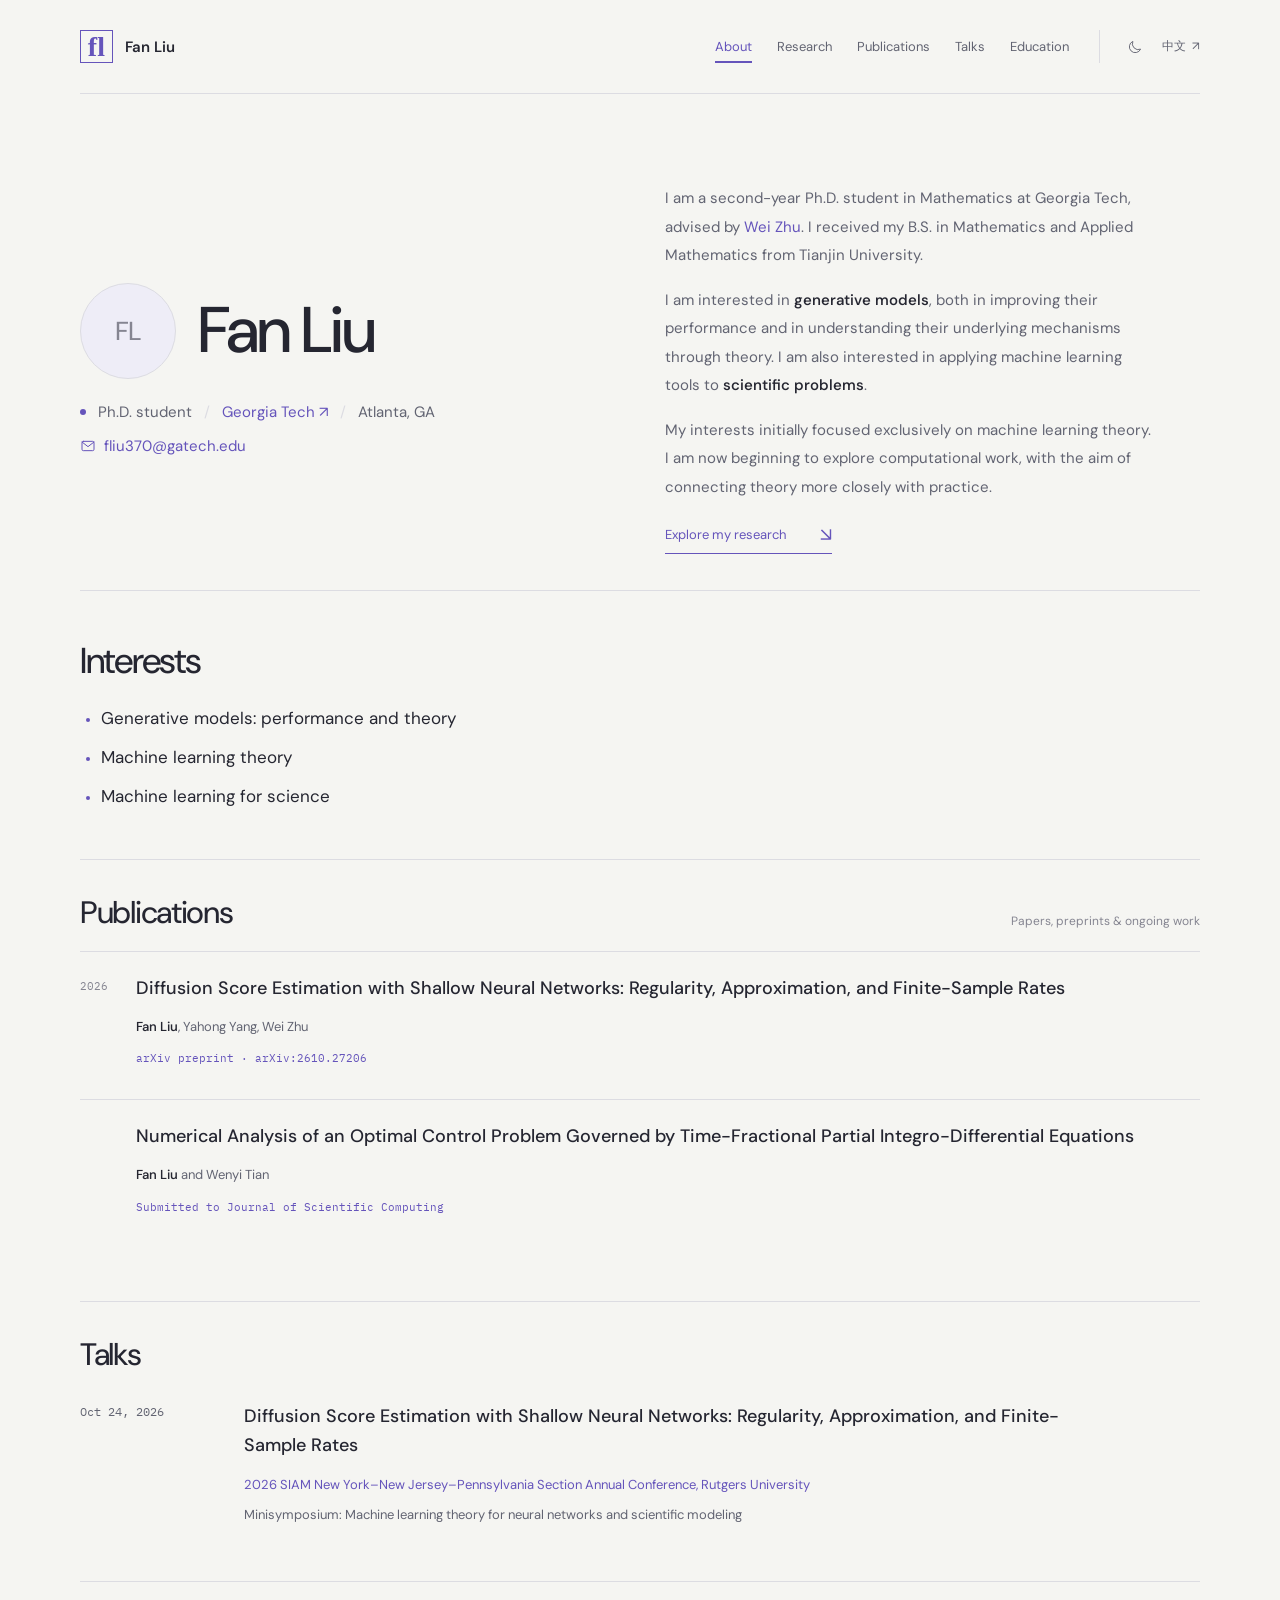
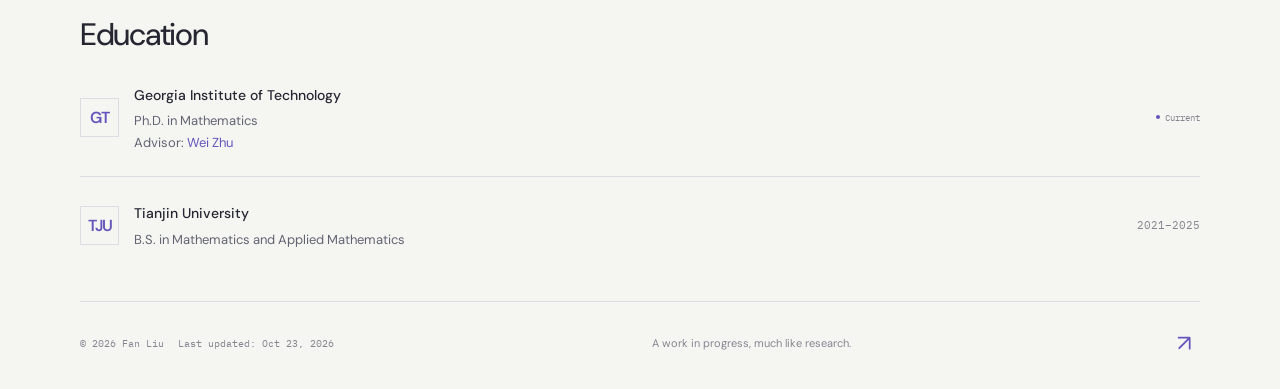
==== index.html @ deca1846 "Increase typography sizes slightly" ====
<!doctype html>
<html lang="en">
  <head>
    <meta charset="utf-8">
    <meta name="viewport" content="width=device-width, initial-scale=1">
    <meta name="theme-color" content="#f5f5f2">
    <meta name="description" content="Fan Liu is a Ph.D. student in Mathematics at Georgia Tech interested in generative models, machine learning theory, and machine learning for science.">
    <meta property="og:title" content="Fan Liu — Research & Ideas">
    <meta property="og:description" content="Ph.D. student in Mathematics at Georgia Tech. Generative models, machine learning theory, and machine learning for science.">
    <meta property="og:type" content="website">
    <meta property="og:url" content="https://fflliu.github.io/">
    <link rel="canonical" href="https://fflliu.github.io/">
    <title>Fan Liu — Research & Ideas</title>
    <link rel="icon" href="./favicon.svg" type="image/svg+xml">
    <link rel="stylesheet" href="./styles.css?v=19611349bd">
    <script>try{if(localStorage.getItem('fanliu-theme')==='dark')document.documentElement.dataset.theme='dark'}catch{}</script>
    <script src="./profile.js?v=8ed69d89cc" defer></script>
    <script src="./app.js?v=db9e5c07cb" defer></script>
  </head>
  <body>
    <a class="skip-link" href="#main">Skip to content</a>
    <div class="reading-progress" aria-hidden="true"></div>
    <header class="site-header">
      <a class="wordmark" href="#about" aria-label="Fan Liu, home"><span class="identity-mark" aria-hidden="true">fl</span><span>Fan Liu</span></a>
      <nav class="navigation" aria-label="Main navigation">
        <a href="#about" class="nav-link active" aria-current="location" data-i18n="navAbout">About</a>
        <a href="#research" class="nav-link" data-i18n="navResearch">Research</a>
        <a href="#publications" class="nav-link" data-i18n="navPublications">Publications</a>
        <a href="#talks" class="nav-link" data-i18n="navTalks">Talks</a>
        <a href="#education" class="nav-link" data-i18n="navEducation">Education</a>
      </nav>
      <div class="topbar-actions"><button id="theme-toggle" class="icon-button" aria-label="Switch to dark theme"><svg class="moon-icon" viewBox="0 0 24 24" fill="none" aria-hidden="true"><path d="M20.4 15.2A8.8 8.8 0 0 1 8.8 3.6a8.8 8.8 0 1 0 11.6 11.6Z"/></svg><svg class="sun-icon" viewBox="0 0 24 24" fill="none" aria-hidden="true"><circle cx="12" cy="12" r="4"/><path d="M12 2v2m0 16v2M2 12h2m16 0h2M5 5l1.5 1.5m11 11L19 19M5 19l1.5-1.5m11-11L19 5"/></svg></button><button id="language-toggle" aria-label="切换为中文">中文</button></div>
    </header>
    <div class="page-shell">
      <main id="main">
        <section id="about" class="about-section" aria-labelledby="name-heading">
          <div class="hero-layout">
            <div class="hero-name has-avatar"><div class="profile-avatar" aria-label="Profile photo placeholder"><img id="profile-photo" alt="Fan Liu" hidden><span class="avatar-initials" aria-hidden="true">FL</span></div><h1 id="name-heading">Fan Liu</h1><p class="affiliation"><span class="status-dot"></span><span data-i18n="position">Ph.D. student</span><span class="affiliation-dot">/</span><a href="https://www.gatech.edu/" target="_blank" rel="noopener noreferrer">Georgia Tech ↗</a><span class="affiliation-dot">/</span><span>Atlanta, GA</span></p><div id="contact-links" class="hero-contact"></div></div>
            <div class="hero-copy"><p class="intro" data-i18n="intro">I am a second-year Ph.D. student in Mathematics at Georgia Tech, advised by <a href="https://sites.google.com/view/weizhumath/home" target="_blank" rel="noopener noreferrer">Wei Zhu</a>. I received my B.S. in Mathematics and Applied Mathematics from Tianjin University.</p><p class="intro" data-i18n="researchOverview">I am interested in <strong>generative models</strong>, both in improving their performance and in understanding their underlying mechanisms through theory. I am also interested in applying machine learning tools to <strong>scientific problems</strong>.</p><p class="intro" data-i18n="introEvolution">My interests initially focused exclusively on machine learning theory. I am now beginning to explore computational work, with the aim of connecting theory more closely with practice.</p><a class="primary-link" href="#research"><span data-i18n="exploreResearch">Explore my research</span><span aria-hidden="true">↘</span></a></div>
          </div>
        </section>

        <section id="research" class="section research-section" aria-labelledby="research-heading">
          <div class="section-heading"><h2 id="research-heading" data-i18n="researchTitle">Interests</h2></div>
          <ul class="interests-list">
            <li data-i18n="generativeInterest">Generative models: performance and theory</li>
            <li data-i18n="theoryInterest">Machine learning theory</li>
            <li data-i18n="scienceInterest">Machine learning for science</li>
          </ul>
        </section>

        <section id="publications" class="section publications-section" aria-labelledby="publications-heading">
          <div class="section-heading"><div><h2 id="publications-heading" data-i18n="publicationsTitle">Publications</h2></div><span class="section-aside" data-i18n="publicationsAside">Papers, preprints & ongoing work</span></div>
          <div id="publication-filters" class="publication-filters" hidden></div>
          <div id="publication-list"></div>
          <div id="publication-empty" class="publication-empty"><div class="paper-symbol" aria-hidden="true"><svg viewBox="0 0 44 52" fill="none"><path d="M9 1h20l12 12v38H9z"/><path d="M29 1v13h12M17 25h16M17 32h16M17 39h10"/><path class="paper-offset" d="M4 7H1v44"/></svg></div><div><h3 data-i18n="publicationsEmptyTitle">More to share, soon.</h3><p data-i18n="publicationsEmptyText">Papers and preprints will appear here as this website grows.</p></div><span class="empty-label" data-i18n="comingSoon">IN THE MAKING</span></div>
        </section>

        <section id="talks" class="section talks-section" aria-labelledby="talks-heading">
          <div class="section-heading"><h2 id="talks-heading" data-i18n="talksTitle">Talks</h2></div>
          <article class="talk-row">
            <div class="talk-date"><time datetime="2026-10-24" data-i18n="talkDate">Oct 24, 2026</time></div>
            <div class="talk-body">
              <h3>Diffusion Score Estimation with Shallow Neural Networks: Regularity, Approximation, and Finite-Sample Rates</h3>
              <p class="talk-event"><a href="https://siamnnp2026.sciencesconf.org/program/details" target="_blank" rel="noopener noreferrer">2026 SIAM New York–New Jersey–Pennsylvania Section Annual Conference</a>, Rutgers University</p>
              <p data-i18n="talkSession">Minisymposium: Machine learning theory for neural networks and scientific modeling</p>
            </div>
          </article>
        </section>

        <section id="education" class="section education-section" aria-labelledby="education-heading">
          <div class="section-heading"><h2 id="education-heading" data-i18n="educationTitle">Education</h2></div>
          <div class="education-row"><div class="institute-mark" aria-hidden="true">GT</div><div class="education-main"><h3>Georgia Institute of Technology</h3><p data-i18n="educationPosition">Ph.D. in Mathematics</p><p class="education-advisor"><span data-i18n="advisorLabel">Advisor:</span> <a href="https://sites.google.com/view/weizhumath/home" target="_blank" rel="noopener noreferrer">Wei Zhu</a></p></div><span class="education-status"><span></span><span data-i18n="current">Current</span></span></div>
          <div class="education-row"><div class="institute-mark" aria-hidden="true">TJU</div><div class="education-main"><h3>Tianjin University</h3><p data-i18n="bachelorPosition">B.S. in Mathematics and Applied Mathematics</p></div><span class="education-date" data-i18n="bachelorDates">2021–2025</span></div>
        </section>

      </main>
      <footer><span class="footer-meta"><span>© 2026 Fan Liu</span><span class="footer-updated"><span data-i18n="lastUpdatedLabel">Last updated:</span> <time datetime="2026-10-23" data-i18n="lastUpdatedDate">Oct 23, 2026</time></span></span><span data-i18n="footerNote">A work in progress, much like research.</span><a class="footer-back-to-top" href="#about" aria-label="Back to top" title="Back to top"><span aria-hidden="true">↗</span></a></footer>
    </div>
  </body>
</html>
---- styles.css ----
@import url('https://fonts.googleapis.com/css2?family=DM+Sans:wght@400;450;500;550;600;650;700&family=IBM+Plex+Mono:wght@400;450;500&display=swap');
:root{--paper:#f5f5f2;--surface:#eeedf7;--ink:#252631;--secondary:#626472;--muted:#858591;--green:#6554bb;--green-light:#e5e1f4;--line:#dcdce2;--sans:'DM Sans',-apple-system,BlinkMacSystemFont,'Segoe UI','PingFang SC',sans-serif;--mono:'IBM Plex Mono',ui-monospace,SFMono-Regular,monospace;color-scheme:light}
:root[data-theme=dark]{--paper:#1b1b24;--surface:#252433;--ink:#e9e8ef;--secondary:#b5b3c4;--muted:#9290a5;--green:#b8a6ef;--green-light:#373047;--line:#383643;color-scheme:dark}
*{box-sizing:border-box}html{scroll-behavior:smooth;scroll-padding-top:115px}body{margin:0;background:var(--paper);color:var(--ink);font:15px var(--sans);-webkit-font-smoothing:antialiased}a{color:inherit;text-decoration:none}button{font:inherit;color:inherit;cursor:pointer;border:0;background:none}a,button,input{touch-action:manipulation;-webkit-tap-highlight-color:transparent}a:focus-visible,button:focus-visible,input:focus-visible{outline:2px solid var(--green);outline-offset:5px}::selection{background:var(--green-light);color:var(--ink)}strong{font-weight:550;color:var(--ink)}.skip-link{position:fixed;top:-80px;left:20px;background:var(--green);color:var(--paper);padding:15px;z-index:40}.skip-link:focus{top:10px}.reading-progress{position:fixed;top:0;left:0;height:2px;background:var(--green);width:0;z-index:30}
.site-header{width:calc(100% - 96px);max-width:1120px;margin:auto;min-height:94px;display:flex;align-items:center;gap:30px;border-bottom:1px solid var(--line);position:relative}.wordmark{display:flex;align-items:center;gap:12px;font-size:15px;font-weight:600;white-space:nowrap}.identity-mark{display:flex;align-items:center;justify-content:center;border:1px solid var(--green);color:var(--green);width:33px;height:33px;font-family:Georgia,'Times New Roman',serif;font-size:28px;font-style:normal;font-weight:600;letter-spacing:.2px;line-height:1;font-variant-ligatures:none}.navigation{display:flex;align-items:center;gap:25px;margin-left:auto}.nav-link{font-size:13px;position:relative;padding:12px 0;color:var(--secondary)}.nav-link:after{content:'';position:absolute;bottom:4px;left:0;width:0;height:2px;background:var(--green);transition:width .2s}.nav-link.active{color:var(--green)}.nav-link.active:after,.nav-link:hover:after{width:100%}.topbar-actions{display:flex;align-items:center;gap:12px;border-left:1px solid var(--line);padding-left:20px}.icon-button{width:30px;height:30px;display:grid;place-items:center;color:var(--secondary)}.icon-button:hover{color:var(--green)}.icon-button svg{width:16px;height:16px;stroke:currentColor;stroke-width:1.4}.sun-icon{display:none}:root[data-theme=dark] .moon-icon{display:none}:root[data-theme=dark] .sun-icon{display:block}#language-toggle{font-size:12px;min-width:38px;padding:8px 0;color:var(--secondary)}#language-toggle span{margin-left:3px}
.page-shell{width:calc(100% - 96px);max-width:1120px;margin:auto}main{display:block}.about-section,.research-section{grid-column:1/-1}.about-section{padding:48px 0 0}.hero-layout{display:grid;grid-template-columns:1fr 1fr;gap:50px;align-items:center;padding:42px 0 36px}h1{font-size:clamp(78px,9.45vw,124px);font-weight:500;line-height:1.1;letter-spacing:-8px;margin:0 0 20px;white-space:nowrap}.affiliation{display:flex;align-items:center;gap:10px;font-size:15px;color:var(--secondary);margin:0;flex-wrap:wrap}.affiliation a{color:var(--green)}.status-dot{width:6px;height:6px;display:inline-block;border-radius:50%;background:var(--green);margin-right:2px}.affiliation-dot{color:var(--line);margin:0 2px}.intro{font-size:15px;line-height:1.9;color:var(--secondary);margin:0;max-width:490px}.intro + .intro{margin-top:16px}.primary-link{display:inline-flex;align-items:center;justify-content:space-between;gap:34px;border-bottom:1px solid var(--green);padding:0 0 9px;margin-top:24px;font-size:13px;color:var(--green)}.primary-link>span:last-child{font-size:19px;line-height:1}.primary-link:hover{gap:42px}

.section{padding:48px 0 48px;scroll-margin-top:25px}.section-heading{display:flex;justify-content:space-between;align-items:end;gap:24px;margin-bottom:20px}.section-heading>div{display:flex;flex-direction:column;gap:12px}h2{font-size:36px;letter-spacing:-1.3px;line-height:1.2;font-weight:450;margin:0}.section-aside{font-size:12px;line-height:1.6;color:var(--muted);text-align:right;max-width:220px}
.publications-section,.education-section{border-top:1px solid var(--line);padding-top:34px;padding-bottom:53px}.publications-section h2,.education-section h2{font-size:31px}.publication-empty{display:flex;gap:18px;align-items:start;margin-top:30px}.paper-symbol{width:27px;height:34px;color:var(--green);flex-shrink:0;opacity:.7}.paper-symbol svg{width:100%;height:100%;stroke:currentColor;stroke-width:1}.paper-offset{opacity:.3}.publication-empty h3{font-size:17px;font-weight:500;margin:0 0 8px}.publication-empty p{font-size:13px;line-height:1.8;color:var(--secondary);margin:0;max-width:520px}.empty-label{display:none}.education-row{display:flex;align-items:center;gap:15px;margin-top:30px;flex-wrap:wrap}.institute-mark{width:39px;height:39px;display:grid;place-items:center;color:var(--green);font-size:16px;font-weight:600;letter-spacing:-1px;border:1px solid var(--line);flex-shrink:0}.institute-mark>span{display:none}.education-main{flex:1}.education-main h3{font-size:14px;font-weight:500;margin:0;line-height:1.7}.education-main p{font-size:13px;color:var(--secondary);margin:5px 0 0}.education-location{display:none}.education-status{display:flex;align-items:center;gap:5px;font:9px var(--mono);color:var(--muted)}.education-status>span:first-child{width:4px;height:4px;border-radius:50%;background:var(--green)}
#contact-links{display:flex;flex-wrap:wrap;gap:17px;font-size:15px;color:var(--green)}#contact-links:not(:empty){margin-top:14px}#contact-links a:hover{text-decoration:underline}footer{display:flex;align-items:center;justify-content:space-between;gap:20px;padding:25px 0 30px;border-top:1px solid var(--line);font:10px var(--mono);color:var(--muted)}footer>span:nth-child(2){font-family:var(--sans);font-size:11px}.publication-filters{display:flex;flex-wrap:wrap;gap:8px;margin:24px 0 10px}.filter-button{padding:6px 9px;border:1px solid var(--line);font-size:11px}.filter-button[aria-pressed=true]{background:var(--green);color:var(--paper);border-color:var(--green)}.publication-row{display:grid;grid-template-columns:42px 1fr;gap:14px;border-top:1px solid var(--line);padding:23px 0}.publication-year{font:11px var(--mono);color:var(--muted);padding-top:4px}.publication-body h3{font-size:18px;line-height:1.5;font-weight:500;margin:0}.publication-body p{font-size:13px;color:var(--secondary);line-height:1.8}.publication-meta{font:11px var(--mono)!important;color:var(--green)!important}.publication-links{display:flex;flex-wrap:wrap;gap:15px;font-size:12px;color:var(--green)}.publication-links button{padding:0;font-size:12px}.publication-abstract{border-left:2px solid var(--line);padding-left:10px}*[hidden]{display:none!important}
@media(min-width:1500px){.hero-layout{padding:56px 0}.about-section{padding-top:60px}.intro{font-size:16px}}
@media(max-width:1100px){.site-header,.page-shell{width:calc(100% - 72px)}.site-header{gap:20px}.navigation{gap:19px}.nav-link{font-size:12px}.hero-layout{gap:36px}h1{letter-spacing:-6px}.education-status{display:flex}}
@media(max-width:820px){.site-header,.page-shell{width:calc(100% - 48px)}.site-header{min-height:84px;gap:20px}.navigation{gap:15px}.nav-link{font-size:11px}.topbar-actions{padding-left:14px;gap:8px}.wordmark{font-size:13px;gap:8px}.identity-mark{width:28px;height:28px;font-size:23px}.about-section{padding-top:35px}.hero-layout{gap:28px;padding:35px 0}.intro{font-size:13px}h1{font-size:82px;letter-spacing:-6px}.affiliation{font-size:15px;gap:7px}.section{padding-top:48px;padding-bottom:42px}.section-heading h2{font-size:32px}.section-aside{font-size:11px}.publications-section,.education-section{padding-top:30px}.publications-section h2,.education-section h2{font-size:29px}.education-row{gap:10px}.education-main h3{font-size:12px}.institute-mark{width:33px;height:33px;font-size:14px}.publication-empty{gap:14px}.publication-empty h3{font-size:16px}.publication-empty p{font-size:12px}}
@media(max-width:650px){html{scroll-padding-top:120px}.site-header{width:100%;padding:16px 22px 0;display:grid;grid-template-columns:1fr auto;gap:13px;position:sticky;top:0;z-index:20;background:var(--paper)}.wordmark{font-size:14px}.topbar-actions{grid-row:1;grid-column:2;border-left:0;padding:0;gap:9px}.navigation{grid-row:2;grid-column:1/-1;margin:0;justify-content:space-between;gap:12px}.nav-link{font-size:12px;padding:8px 0 14px}.nav-link:after{bottom:0}.page-shell{width:calc(100% - 44px)}.about-section,.research-section{grid-column:auto}.about-section{padding-top:28px}.hero-layout{grid-template-columns:1fr;gap:32px;padding:30px 0 31px}h1{font-size:clamp(76px,21vw,104px);letter-spacing:-5px;margin:0 0 14px}.affiliation{font-size:15px;gap:9px}.hero-copy{padding-left:0}.intro{font-size:14px;line-height:1.9;max-width:440px}.primary-link{font-size:13px;margin-top:20px;padding-bottom:7px}.section{padding:43px 0 37px;scroll-margin-top:120px}.section-heading{align-items:start;gap:16px}.section-heading h2{font-size:32px;letter-spacing:-1px}.section-aside{font-size:10px;max-width:105px;margin-top:24px}.publications-section,.education-section{border-top:1px solid var(--line);padding-top:29px;padding-bottom:35px}.publications-section h2,.education-section h2{font-size:29px}.publication-empty{gap:17px;margin-top:25px}.publication-empty h3{font-size:17px}.publication-empty p{font-size:13px}.education-main h3{font-size:13px}.education-status{display:flex;font-size:9px;margin-left:auto}.education-row{gap:13px}.institute-mark{width:37px;height:37px}.education-main{flex:1}footer{padding:22px 0;font-size:9px;gap:15px}footer>span:nth-child(2){font-size:9px;max-width:150px;line-height:1.8;text-align:center}}
@media(max-width:360px){.site-header{padding-left:17px;padding-right:17px}.page-shell{width:calc(100% - 34px)}h1{font-size:77px}.education-status{display:flex}}
@media(prefers-reduced-motion:reduce){html{scroll-behavior:auto}*,*::before,*::after{transition:none!important;animation:none!important}}

.about-section + .research-section{border-top:1px solid var(--line)}

.interests-list{margin:22px 0 0;padding-left:21px;display:grid;gap:10px;font-size:17px;line-height:1.7}.interests-list li::marker{color:var(--green);font-size:12px}.publication-body h3 a:hover{color:var(--green)}@media(max-width:650px){.interests-list{font-size:16px;gap:9px}}

.hero-name.has-avatar{display:grid;grid-template-columns:96px minmax(0,1fr);gap:0 22px;align-items:center}.profile-avatar{width:96px;height:96px;grid-column:1;grid-row:1;margin:0;display:grid;place-items:center;border-radius:50%;border:1px solid var(--line);background:var(--surface);overflow:hidden}.profile-avatar img{width:100%;height:100%;object-fit:cover}.avatar-initials{font-size:26px;font-weight:450;letter-spacing:-1px;color:var(--muted)}.has-avatar h1{grid-column:2;grid-row:1;font-size:clamp(42px,5.04vw,66px);letter-spacing:-2px;margin:0}.has-avatar .affiliation{grid-column:1/-1;margin-top:23px}.education-row + .education-row{border-top:1px solid var(--line);margin-top:25px;padding-top:25px}.education-date{font:11px var(--mono);color:var(--muted);white-space:nowrap;margin-left:auto}@media(max-width:650px){.hero-name.has-avatar{grid-template-columns:72px minmax(0,1fr);column-gap:18px}.profile-avatar{width:72px;height:72px}.avatar-initials{font-size:21px}.has-avatar h1{font-size:46px;letter-spacing:-1.5px}.has-avatar .affiliation{margin-top:20px}.education-date{font-size:9px}}@media(max-width:360px){.has-avatar h1{font-size:42px}}

.talks-section{border-top:1px solid var(--line);padding-top:34px}.talks-section h2{font-size:31px}.talk-row{display:grid;grid-template-columns:140px minmax(0,1fr);gap:24px;padding-top:9px}.talk-date{display:flex;flex-direction:column;gap:8px;color:var(--secondary);font:12px var(--mono);line-height:1.7}.talk-date span{font-size:10px;color:var(--muted)}.talk-body h3{font-size:18px;font-weight:500;line-height:1.6;margin:0 0 13px;max-width:850px}.talk-body p{font-size:13px;line-height:1.8;color:var(--secondary);margin:7px 0}.talk-body .talk-event{color:var(--green);font-size:13px;line-height:1.8}.talk-event a:hover,.talk-event a:focus-visible{text-decoration:underline;text-underline-offset:3px}@media(max-width:650px){.navigation{gap:8px}.nav-link{font-size:11px}.talks-section h2{font-size:29px}.talk-row{grid-template-columns:1fr;gap:14px}.talk-date{gap:5px;font-size:11px}.talk-body h3{font-size:17px}.talk-body p{font-size:12px}}

.publication-meta a:hover{text-decoration:underline}

.education-advisor a{color:var(--green)}.education-advisor a:hover,.education-advisor a:focus-visible{text-decoration:underline;text-underline-offset:3px}

.intro a{color:var(--green)}.intro a:hover,.intro a:focus-visible{text-decoration:underline;text-underline-offset:3px}

.footer-meta{display:flex;flex-wrap:wrap;align-items:center;gap:6px 14px}.footer-meta>span{white-space:nowrap}

.hero-contact{grid-column:1/-1}

.email-link{display:inline-flex;align-items:center;gap:8px}.email-link svg{width:16px;height:16px;flex-shrink:0;fill:none;stroke:currentColor;stroke-width:1.5;stroke-linecap:round;stroke-linejoin:round}

.footer-back-to-top{display:inline-flex;align-items:center;justify-content:center;width:32px;height:32px;flex-shrink:0;font:23px var(--sans);color:var(--green)}.footer-back-to-top:hover{background:var(--green-light)}
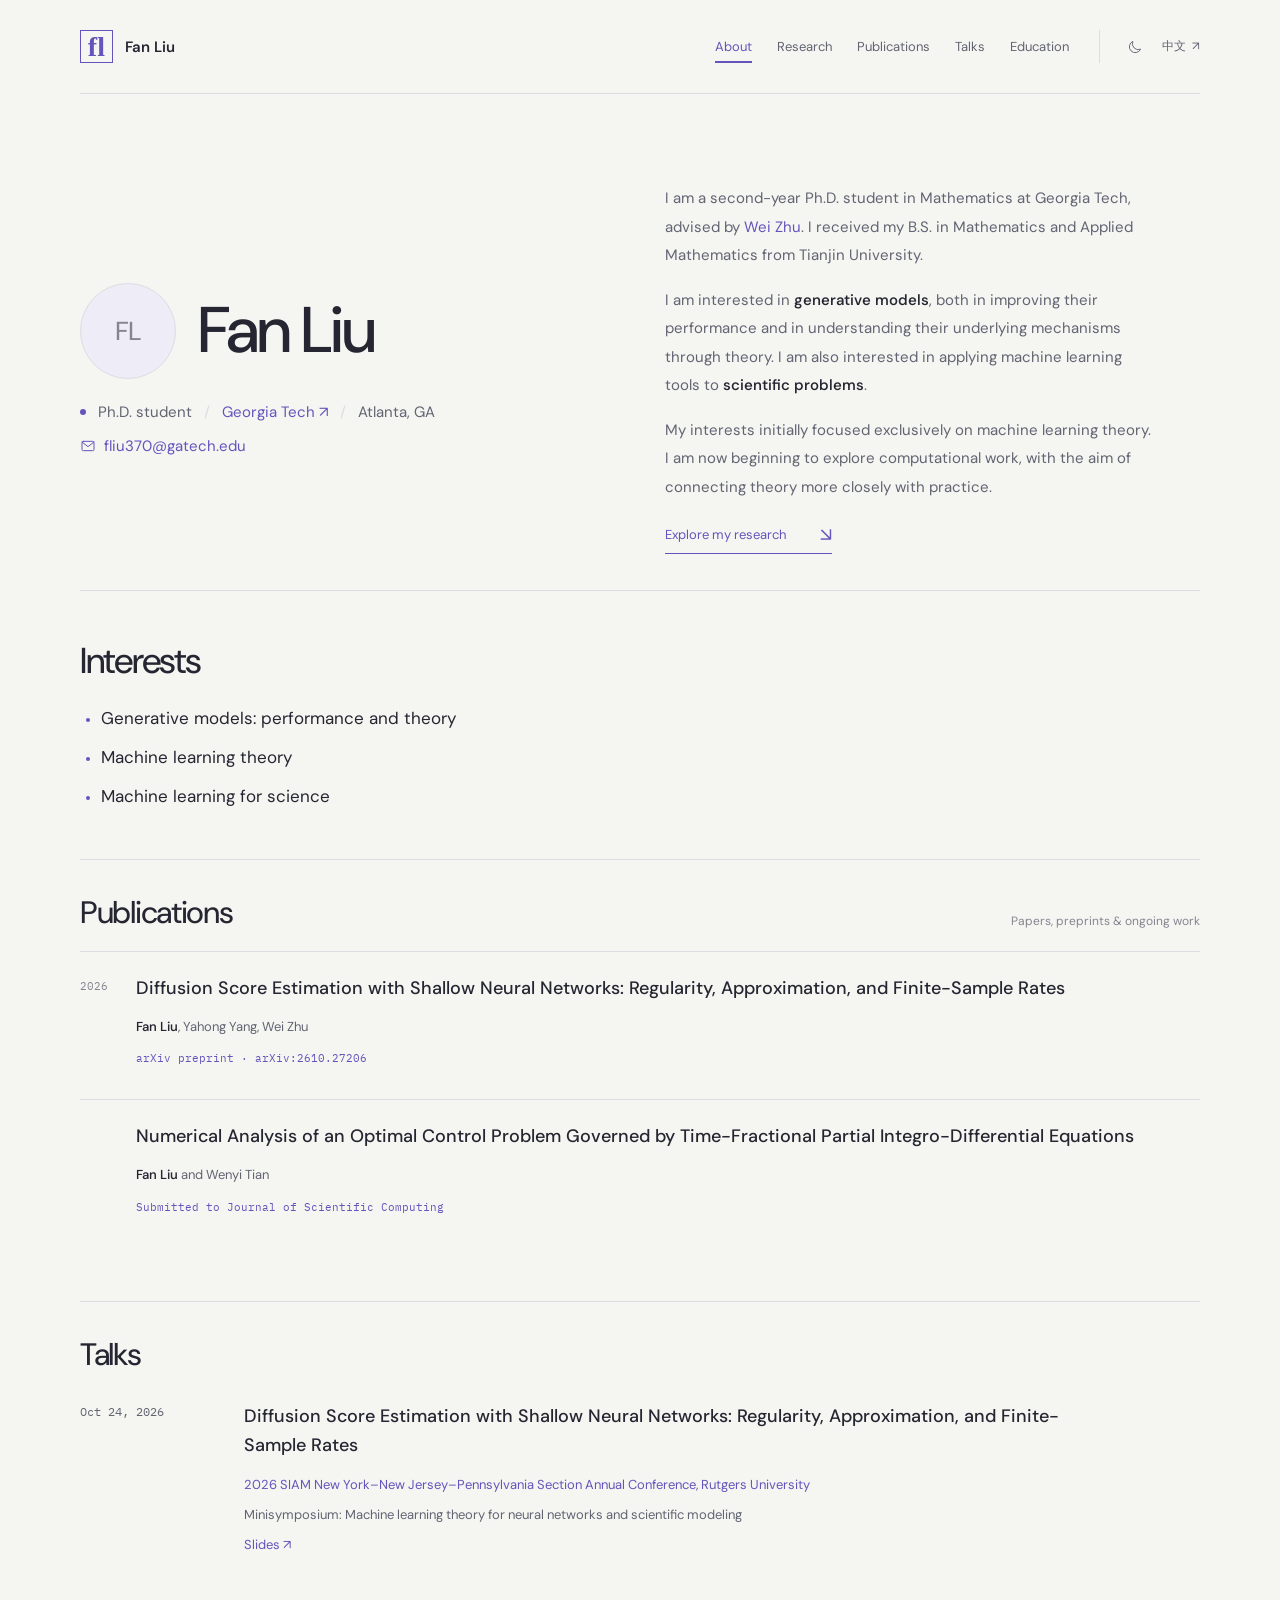
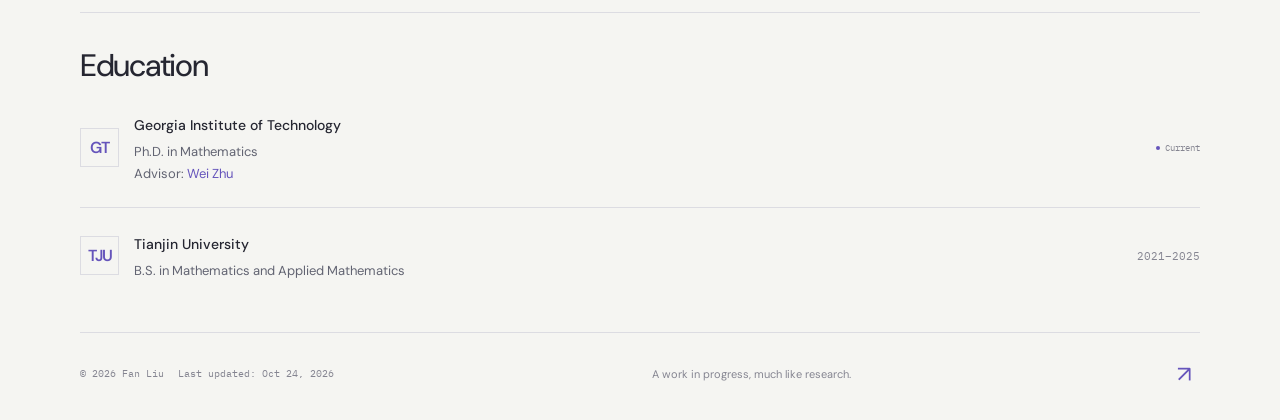
==== commit a36bcb90: "Add Slides link to homepage Talks section" ====
--- a/index.html
+++ b/index.html
@@ -12,10 +12,10 @@
     <link rel="canonical" href="https://fflliu.github.io/">
     <title>Fan Liu — Research & Ideas</title>
     <link rel="icon" href="./favicon.svg" type="image/svg+xml">
-    <link rel="stylesheet" href="./styles.css?v=19611349bd">
+    <link rel="stylesheet" href="./styles.css?v=3595d8ad7c">
     <script>try{if(localStorage.getItem('fanliu-theme')==='dark')document.documentElement.dataset.theme='dark'}catch{}</script>
     <script src="./profile.js?v=8ed69d89cc" defer></script>
-    <script src="./app.js?v=db9e5c07cb" defer></script>
+    <script src="./app.js?v=3272f3c126" defer></script>
   </head>
   <body>
     <a class="skip-link" href="#main">Skip to content</a>
@@ -64,6 +64,7 @@
               <h3>Diffusion Score Estimation with Shallow Neural Networks: Regularity, Approximation, and Finite-Sample Rates</h3>
               <p class="talk-event"><a href="https://siamnnp2026.sciencesconf.org/program/details" target="_blank" rel="noopener noreferrer">2026 SIAM New York–New Jersey–Pennsylvania Section Annual Conference</a>, Rutgers University</p>
               <p data-i18n="talkSession">Minisymposium: Machine learning theory for neural networks and scientific modeling</p>
+              <p class="talk-resources"><a href="./slides/" target="_blank" rel="noopener noreferrer" data-i18n="talkSlides">Slides ↗</a></p>
             </div>
           </article>
         </section>
@@ -75,7 +76,7 @@
         </section>
 
       </main>
-      <footer><span class="footer-meta"><span>© 2026 Fan Liu</span><span class="footer-updated"><span data-i18n="lastUpdatedLabel">Last updated:</span> <time datetime="2026-10-23" data-i18n="lastUpdatedDate">Oct 23, 2026</time></span></span><span data-i18n="footerNote">A work in progress, much like research.</span><a class="footer-back-to-top" href="#about" aria-label="Back to top" title="Back to top"><span aria-hidden="true">↗</span></a></footer>
+      <footer><span class="footer-meta"><span>© 2026 Fan Liu</span><span class="footer-updated"><span data-i18n="lastUpdatedLabel">Last updated:</span> <time datetime="2026-10-24" data-i18n="lastUpdatedDate">Oct 24, 2026</time></span></span><span data-i18n="footerNote">A work in progress, much like research.</span><a class="footer-back-to-top" href="#about" aria-label="Back to top" title="Back to top"><span aria-hidden="true">↗</span></a></footer>
     </div>
   </body>
 </html>
--- a/styles.css
+++ b/styles.css
@@ -36,3 +36,5 @@
 .email-link{display:inline-flex;align-items:center;gap:8px}.email-link svg{width:16px;height:16px;flex-shrink:0;fill:none;stroke:currentColor;stroke-width:1.5;stroke-linecap:round;stroke-linejoin:round}
 
 .footer-back-to-top{display:inline-flex;align-items:center;justify-content:center;width:32px;height:32px;flex-shrink:0;font:23px var(--sans);color:var(--green)}.footer-back-to-top:hover{background:var(--green-light)}
+
+.talk-resources a{color:var(--green);display:inline-block}.talk-resources a:hover,.talk-resources a:focus-visible{text-decoration:underline;text-underline-offset:3px}
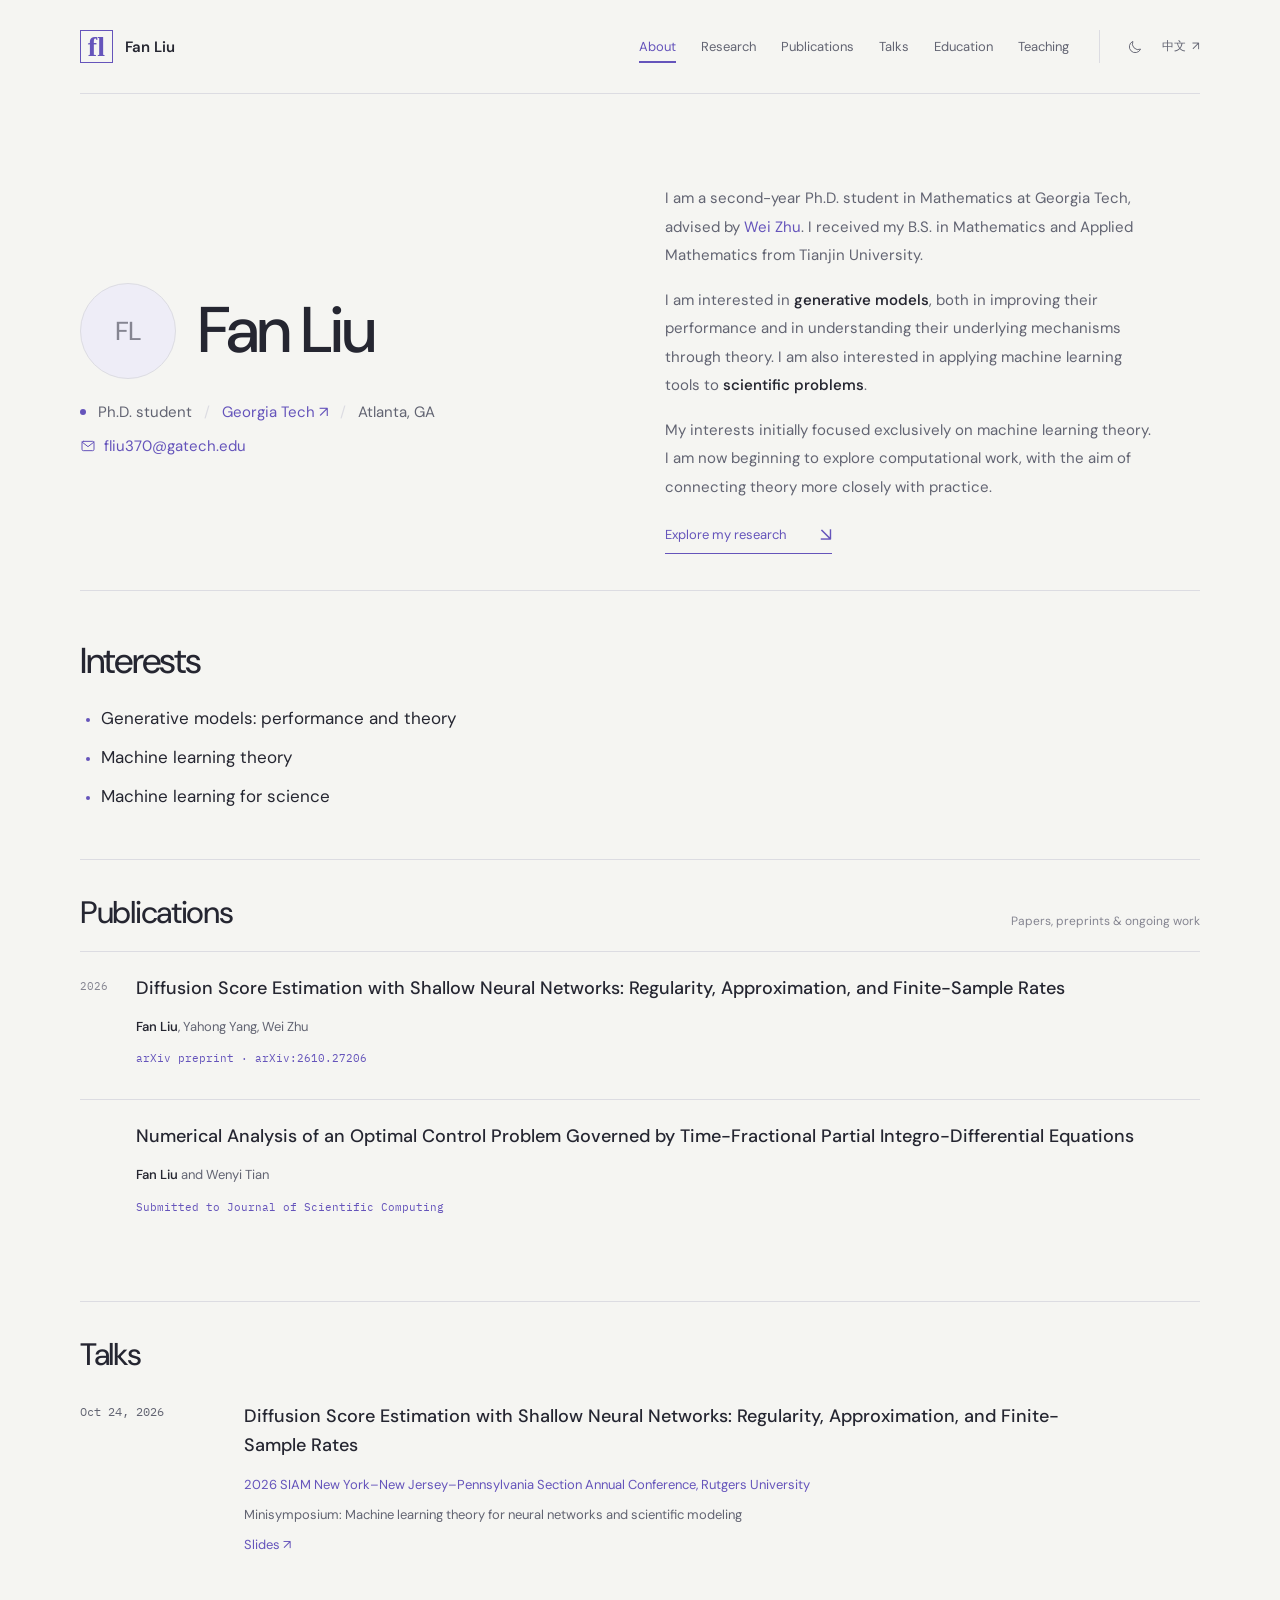
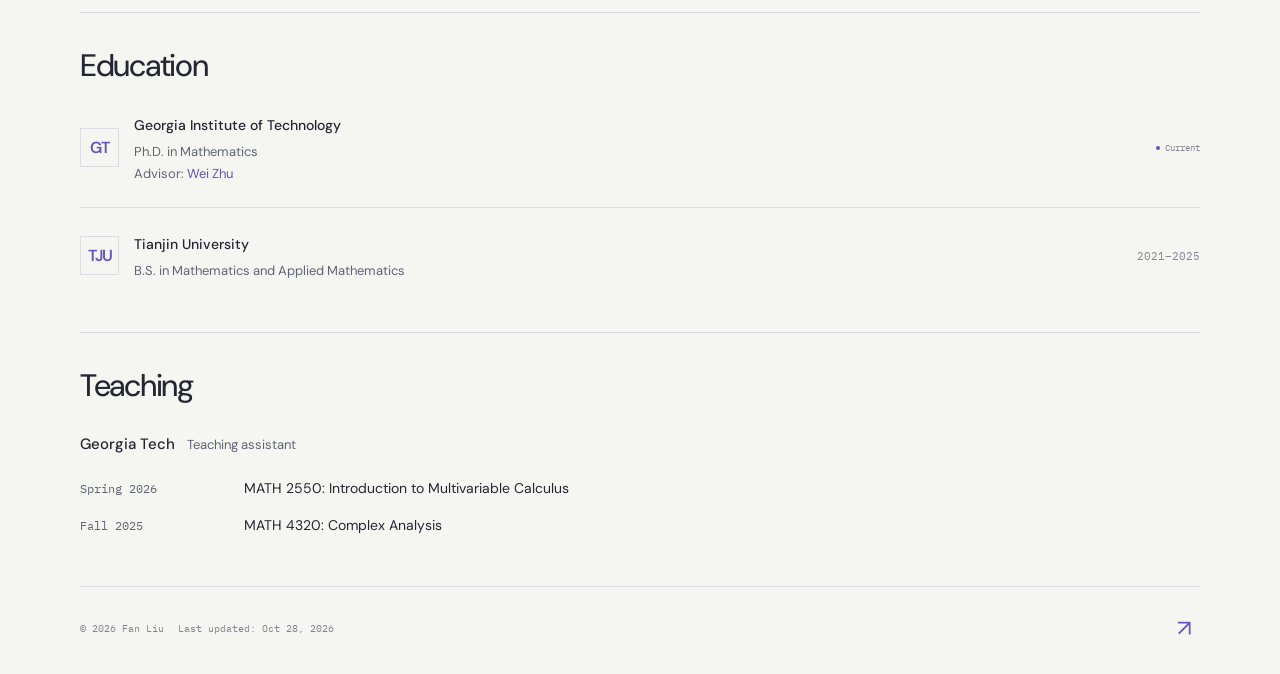
==== commit 313ff6c8: "Add Teaching experience and remove footer note" ====
--- a/index.html
+++ b/index.html
@@ -12,10 +12,10 @@
     <link rel="canonical" href="https://fflliu.github.io/">
     <title>Fan Liu — Research & Ideas</title>
     <link rel="icon" href="./favicon.svg" type="image/svg+xml">
-    <link rel="stylesheet" href="./styles.css?v=3595d8ad7c">
+    <link rel="stylesheet" href="./styles.css?v=34dc037008">
     <script>try{if(localStorage.getItem('fanliu-theme')==='dark')document.documentElement.dataset.theme='dark'}catch{}</script>
     <script src="./profile.js?v=8ed69d89cc" defer></script>
-    <script src="./app.js?v=3272f3c126" defer></script>
+    <script src="./app.js?v=925d2fa540" defer></script>
   </head>
   <body>
     <a class="skip-link" href="#main">Skip to content</a>
@@ -28,6 +28,7 @@
         <a href="#publications" class="nav-link" data-i18n="navPublications">Publications</a>
         <a href="#talks" class="nav-link" data-i18n="navTalks">Talks</a>
         <a href="#education" class="nav-link" data-i18n="navEducation">Education</a>
+        <a href="#teaching" class="nav-link" data-i18n="navTeaching">Teaching</a>
       </nav>
       <div class="topbar-actions"><button id="theme-toggle" class="icon-button" aria-label="Switch to dark theme"><svg class="moon-icon" viewBox="0 0 24 24" fill="none" aria-hidden="true"><path d="M20.4 15.2A8.8 8.8 0 0 1 8.8 3.6a8.8 8.8 0 1 0 11.6 11.6Z"/></svg><svg class="sun-icon" viewBox="0 0 24 24" fill="none" aria-hidden="true"><circle cx="12" cy="12" r="4"/><path d="M12 2v2m0 16v2M2 12h2m16 0h2M5 5l1.5 1.5m11 11L19 19M5 19l1.5-1.5m11-11L19 5"/></svg></button><button id="language-toggle" aria-label="切换为中文">中文</button></div>
     </header>
@@ -75,8 +76,17 @@
           <div class="education-row"><div class="institute-mark" aria-hidden="true">TJU</div><div class="education-main"><h3>Tianjin University</h3><p data-i18n="bachelorPosition">B.S. in Mathematics and Applied Mathematics</p></div><span class="education-date" data-i18n="bachelorDates">2021–2025</span></div>
         </section>
 
+        <section id="teaching" class="section teaching-section" aria-labelledby="teaching-heading">
+          <div class="section-heading"><h2 id="teaching-heading" data-i18n="teachingTitle">Teaching</h2></div>
+          <div class="teaching-institution"><h3>Georgia Tech</h3><p data-i18n="teachingRole">Teaching assistant</p></div>
+          <ul class="teaching-list">
+            <li><span class="teaching-term" data-i18n="teachingSpring2026">Spring 2026</span><span>MATH 2550: Introduction to Multivariable Calculus</span></li>
+            <li><span class="teaching-term" data-i18n="teachingFall2025">Fall 2025</span><span>MATH 4320: Complex Analysis</span></li>
+          </ul>
+        </section>
+
       </main>
-      <footer><span class="footer-meta"><span>© 2026 Fan Liu</span><span class="footer-updated"><span data-i18n="lastUpdatedLabel">Last updated:</span> <time datetime="2026-10-24" data-i18n="lastUpdatedDate">Oct 24, 2026</time></span></span><span data-i18n="footerNote">A work in progress, much like research.</span><a class="footer-back-to-top" href="#about" aria-label="Back to top" title="Back to top"><span aria-hidden="true">↗</span></a></footer>
+      <footer><span class="footer-meta"><span>© 2026 Fan Liu</span><span class="footer-updated"><span data-i18n="lastUpdatedLabel">Last updated:</span> <time datetime="2026-10-28" data-i18n="lastUpdatedDate">Oct 28, 2026</time></span></span><a class="footer-back-to-top" href="#about" aria-label="Back to top" title="Back to top"><span aria-hidden="true">↗</span></a></footer>
     </div>
   </body>
 </html>
--- a/styles.css
+++ b/styles.css
@@ -7,11 +7,11 @@
 
 .section{padding:48px 0 48px;scroll-margin-top:25px}.section-heading{display:flex;justify-content:space-between;align-items:end;gap:24px;margin-bottom:20px}.section-heading>div{display:flex;flex-direction:column;gap:12px}h2{font-size:36px;letter-spacing:-1.3px;line-height:1.2;font-weight:450;margin:0}.section-aside{font-size:12px;line-height:1.6;color:var(--muted);text-align:right;max-width:220px}
 .publications-section,.education-section{border-top:1px solid var(--line);padding-top:34px;padding-bottom:53px}.publications-section h2,.education-section h2{font-size:31px}.publication-empty{display:flex;gap:18px;align-items:start;margin-top:30px}.paper-symbol{width:27px;height:34px;color:var(--green);flex-shrink:0;opacity:.7}.paper-symbol svg{width:100%;height:100%;stroke:currentColor;stroke-width:1}.paper-offset{opacity:.3}.publication-empty h3{font-size:17px;font-weight:500;margin:0 0 8px}.publication-empty p{font-size:13px;line-height:1.8;color:var(--secondary);margin:0;max-width:520px}.empty-label{display:none}.education-row{display:flex;align-items:center;gap:15px;margin-top:30px;flex-wrap:wrap}.institute-mark{width:39px;height:39px;display:grid;place-items:center;color:var(--green);font-size:16px;font-weight:600;letter-spacing:-1px;border:1px solid var(--line);flex-shrink:0}.institute-mark>span{display:none}.education-main{flex:1}.education-main h3{font-size:14px;font-weight:500;margin:0;line-height:1.7}.education-main p{font-size:13px;color:var(--secondary);margin:5px 0 0}.education-location{display:none}.education-status{display:flex;align-items:center;gap:5px;font:9px var(--mono);color:var(--muted)}.education-status>span:first-child{width:4px;height:4px;border-radius:50%;background:var(--green)}
-#contact-links{display:flex;flex-wrap:wrap;gap:17px;font-size:15px;color:var(--green)}#contact-links:not(:empty){margin-top:14px}#contact-links a:hover{text-decoration:underline}footer{display:flex;align-items:center;justify-content:space-between;gap:20px;padding:25px 0 30px;border-top:1px solid var(--line);font:10px var(--mono);color:var(--muted)}footer>span:nth-child(2){font-family:var(--sans);font-size:11px}.publication-filters{display:flex;flex-wrap:wrap;gap:8px;margin:24px 0 10px}.filter-button{padding:6px 9px;border:1px solid var(--line);font-size:11px}.filter-button[aria-pressed=true]{background:var(--green);color:var(--paper);border-color:var(--green)}.publication-row{display:grid;grid-template-columns:42px 1fr;gap:14px;border-top:1px solid var(--line);padding:23px 0}.publication-year{font:11px var(--mono);color:var(--muted);padding-top:4px}.publication-body h3{font-size:18px;line-height:1.5;font-weight:500;margin:0}.publication-body p{font-size:13px;color:var(--secondary);line-height:1.8}.publication-meta{font:11px var(--mono)!important;color:var(--green)!important}.publication-links{display:flex;flex-wrap:wrap;gap:15px;font-size:12px;color:var(--green)}.publication-links button{padding:0;font-size:12px}.publication-abstract{border-left:2px solid var(--line);padding-left:10px}*[hidden]{display:none!important}
+#contact-links{display:flex;flex-wrap:wrap;gap:17px;font-size:15px;color:var(--green)}#contact-links:not(:empty){margin-top:14px}#contact-links a:hover{text-decoration:underline}footer{display:flex;align-items:center;justify-content:space-between;gap:20px;padding:25px 0 30px;border-top:1px solid var(--line);font:10px var(--mono);color:var(--muted)}.publication-filters{display:flex;flex-wrap:wrap;gap:8px;margin:24px 0 10px}.filter-button{padding:6px 9px;border:1px solid var(--line);font-size:11px}.filter-button[aria-pressed=true]{background:var(--green);color:var(--paper);border-color:var(--green)}.publication-row{display:grid;grid-template-columns:42px 1fr;gap:14px;border-top:1px solid var(--line);padding:23px 0}.publication-year{font:11px var(--mono);color:var(--muted);padding-top:4px}.publication-body h3{font-size:18px;line-height:1.5;font-weight:500;margin:0}.publication-body p{font-size:13px;color:var(--secondary);line-height:1.8}.publication-meta{font:11px var(--mono)!important;color:var(--green)!important}.publication-links{display:flex;flex-wrap:wrap;gap:15px;font-size:12px;color:var(--green)}.publication-links button{padding:0;font-size:12px}.publication-abstract{border-left:2px solid var(--line);padding-left:10px}*[hidden]{display:none!important}
 @media(min-width:1500px){.hero-layout{padding:56px 0}.about-section{padding-top:60px}.intro{font-size:16px}}
 @media(max-width:1100px){.site-header,.page-shell{width:calc(100% - 72px)}.site-header{gap:20px}.navigation{gap:19px}.nav-link{font-size:12px}.hero-layout{gap:36px}h1{letter-spacing:-6px}.education-status{display:flex}}
 @media(max-width:820px){.site-header,.page-shell{width:calc(100% - 48px)}.site-header{min-height:84px;gap:20px}.navigation{gap:15px}.nav-link{font-size:11px}.topbar-actions{padding-left:14px;gap:8px}.wordmark{font-size:13px;gap:8px}.identity-mark{width:28px;height:28px;font-size:23px}.about-section{padding-top:35px}.hero-layout{gap:28px;padding:35px 0}.intro{font-size:13px}h1{font-size:82px;letter-spacing:-6px}.affiliation{font-size:15px;gap:7px}.section{padding-top:48px;padding-bottom:42px}.section-heading h2{font-size:32px}.section-aside{font-size:11px}.publications-section,.education-section{padding-top:30px}.publications-section h2,.education-section h2{font-size:29px}.education-row{gap:10px}.education-main h3{font-size:12px}.institute-mark{width:33px;height:33px;font-size:14px}.publication-empty{gap:14px}.publication-empty h3{font-size:16px}.publication-empty p{font-size:12px}}
-@media(max-width:650px){html{scroll-padding-top:120px}.site-header{width:100%;padding:16px 22px 0;display:grid;grid-template-columns:1fr auto;gap:13px;position:sticky;top:0;z-index:20;background:var(--paper)}.wordmark{font-size:14px}.topbar-actions{grid-row:1;grid-column:2;border-left:0;padding:0;gap:9px}.navigation{grid-row:2;grid-column:1/-1;margin:0;justify-content:space-between;gap:12px}.nav-link{font-size:12px;padding:8px 0 14px}.nav-link:after{bottom:0}.page-shell{width:calc(100% - 44px)}.about-section,.research-section{grid-column:auto}.about-section{padding-top:28px}.hero-layout{grid-template-columns:1fr;gap:32px;padding:30px 0 31px}h1{font-size:clamp(76px,21vw,104px);letter-spacing:-5px;margin:0 0 14px}.affiliation{font-size:15px;gap:9px}.hero-copy{padding-left:0}.intro{font-size:14px;line-height:1.9;max-width:440px}.primary-link{font-size:13px;margin-top:20px;padding-bottom:7px}.section{padding:43px 0 37px;scroll-margin-top:120px}.section-heading{align-items:start;gap:16px}.section-heading h2{font-size:32px;letter-spacing:-1px}.section-aside{font-size:10px;max-width:105px;margin-top:24px}.publications-section,.education-section{border-top:1px solid var(--line);padding-top:29px;padding-bottom:35px}.publications-section h2,.education-section h2{font-size:29px}.publication-empty{gap:17px;margin-top:25px}.publication-empty h3{font-size:17px}.publication-empty p{font-size:13px}.education-main h3{font-size:13px}.education-status{display:flex;font-size:9px;margin-left:auto}.education-row{gap:13px}.institute-mark{width:37px;height:37px}.education-main{flex:1}footer{padding:22px 0;font-size:9px;gap:15px}footer>span:nth-child(2){font-size:9px;max-width:150px;line-height:1.8;text-align:center}}
+@media(max-width:650px){html{scroll-padding-top:120px}.site-header{width:100%;padding:16px 22px 0;display:grid;grid-template-columns:1fr auto;gap:13px;position:sticky;top:0;z-index:20;background:var(--paper)}.wordmark{font-size:14px}.topbar-actions{grid-row:1;grid-column:2;border-left:0;padding:0;gap:9px}.navigation{grid-row:2;grid-column:1/-1;margin:0;justify-content:space-between;gap:12px}.nav-link{font-size:12px;padding:8px 0 14px}.nav-link:after{bottom:0}.page-shell{width:calc(100% - 44px)}.about-section,.research-section{grid-column:auto}.about-section{padding-top:28px}.hero-layout{grid-template-columns:1fr;gap:32px;padding:30px 0 31px}h1{font-size:clamp(76px,21vw,104px);letter-spacing:-5px;margin:0 0 14px}.affiliation{font-size:15px;gap:9px}.hero-copy{padding-left:0}.intro{font-size:14px;line-height:1.9;max-width:440px}.primary-link{font-size:13px;margin-top:20px;padding-bottom:7px}.section{padding:43px 0 37px;scroll-margin-top:120px}.section-heading{align-items:start;gap:16px}.section-heading h2{font-size:32px;letter-spacing:-1px}.section-aside{font-size:10px;max-width:105px;margin-top:24px}.publications-section,.education-section{border-top:1px solid var(--line);padding-top:29px;padding-bottom:35px}.publications-section h2,.education-section h2{font-size:29px}.publication-empty{gap:17px;margin-top:25px}.publication-empty h3{font-size:17px}.publication-empty p{font-size:13px}.education-main h3{font-size:13px}.education-status{display:flex;font-size:9px;margin-left:auto}.education-row{gap:13px}.institute-mark{width:37px;height:37px}.education-main{flex:1}footer{padding:22px 0;font-size:9px;gap:15px}}
 @media(max-width:360px){.site-header{padding-left:17px;padding-right:17px}.page-shell{width:calc(100% - 34px)}h1{font-size:77px}.education-status{display:flex}}
 @media(prefers-reduced-motion:reduce){html{scroll-behavior:auto}*,*::before,*::after{transition:none!important;animation:none!important}}
 
@@ -38,3 +38,5 @@
 .footer-back-to-top{display:inline-flex;align-items:center;justify-content:center;width:32px;height:32px;flex-shrink:0;font:23px var(--sans);color:var(--green)}.footer-back-to-top:hover{background:var(--green-light)}
 
 .talk-resources a{color:var(--green);display:inline-block}.talk-resources a:hover,.talk-resources a:focus-visible{text-decoration:underline;text-underline-offset:3px}
+
+.teaching-section{border-top:1px solid var(--line);padding-top:34px}.teaching-section h2{font-size:31px}.teaching-institution{display:flex;align-items:baseline;flex-wrap:wrap;gap:6px 12px;margin-top:27px}.teaching-institution h3{font-size:15px;font-weight:500;margin:0;line-height:1.8}.teaching-institution p{font-size:13px;color:var(--secondary);margin:0}.teaching-list{list-style:none;margin:18px 0 0;padding:0;display:grid;gap:12px}.teaching-list li{display:grid;grid-template-columns:140px minmax(0,1fr);gap:24px;font-size:14px;line-height:1.8}.teaching-term{font:12px/2.1 var(--mono);color:var(--secondary)}@media(max-width:820px){.teaching-section{padding-top:30px}.teaching-section h2{font-size:29px}}@media(max-width:650px){.navigation{gap:6px}.teaching-section{padding-top:29px}.teaching-institution{margin-top:23px}.teaching-list{gap:17px}.teaching-list li{grid-template-columns:1fr;gap:3px;font-size:13px}.teaching-term{font-size:11px}}
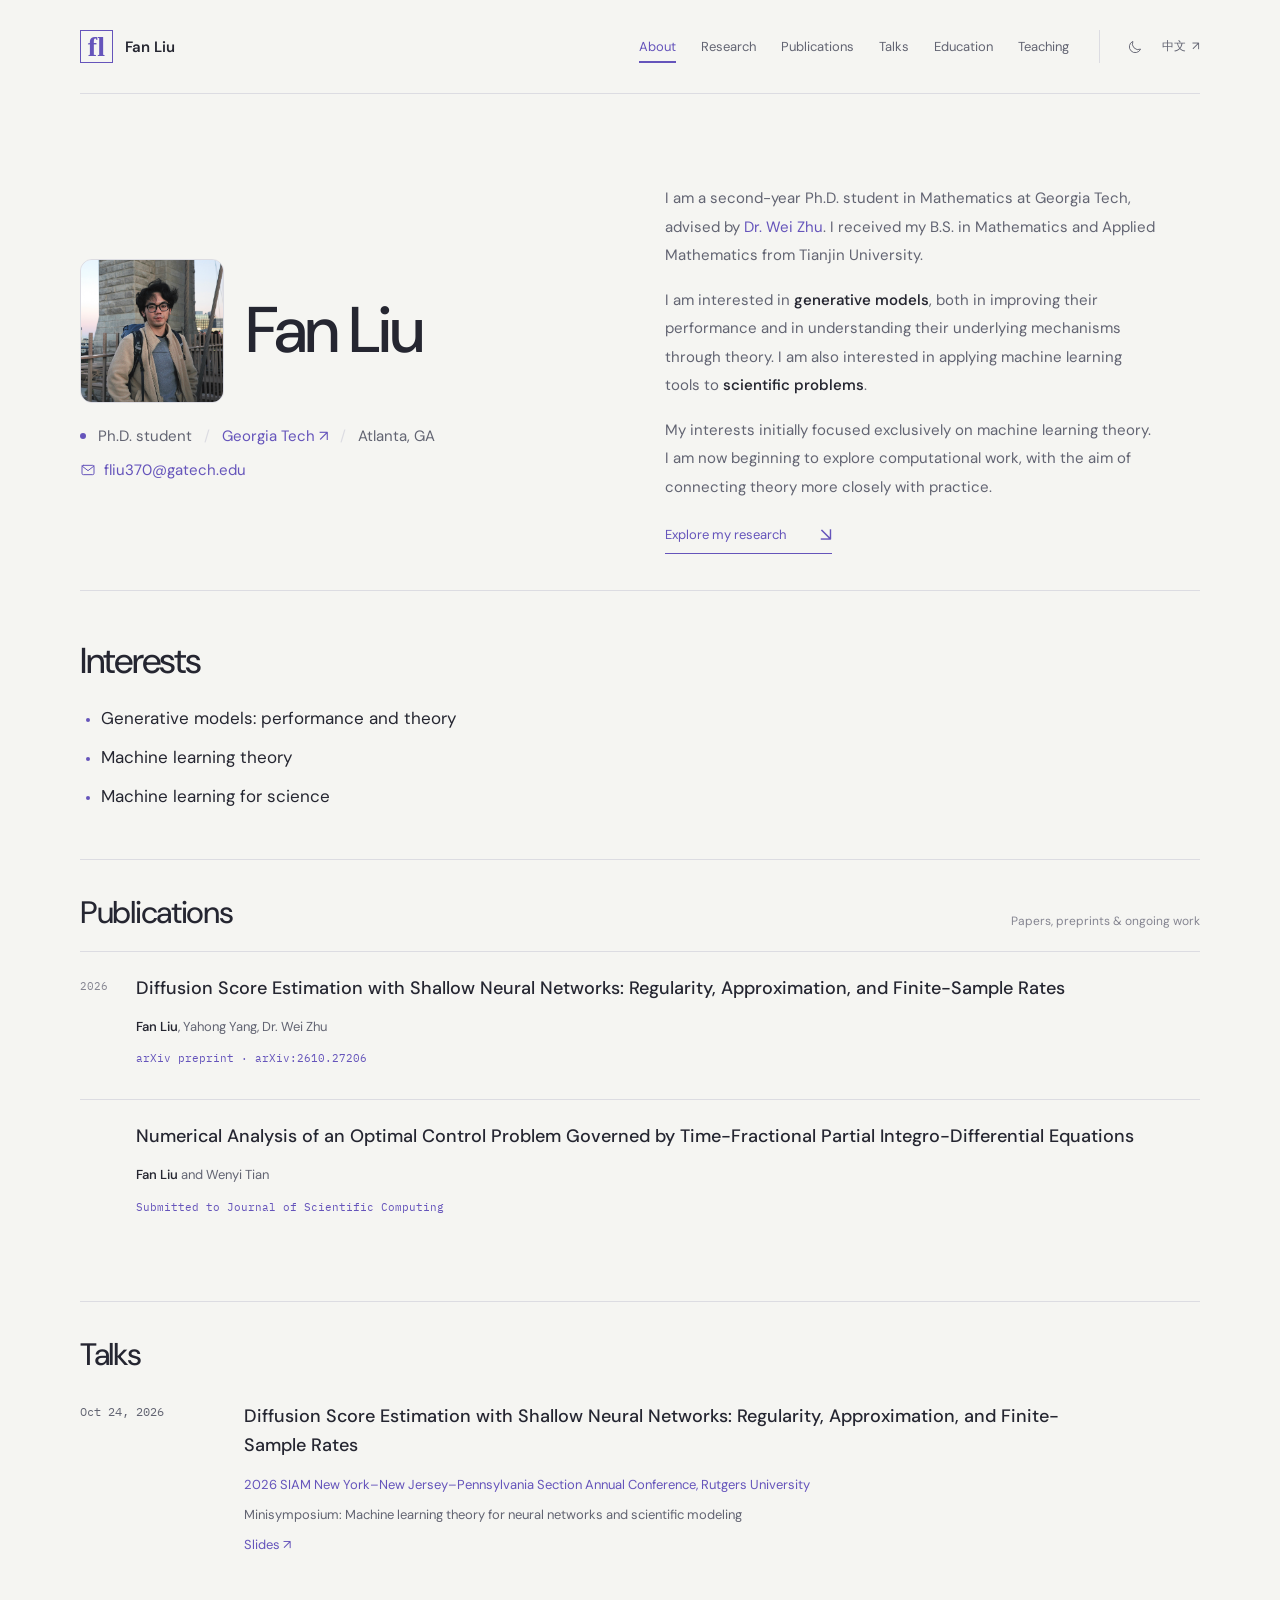
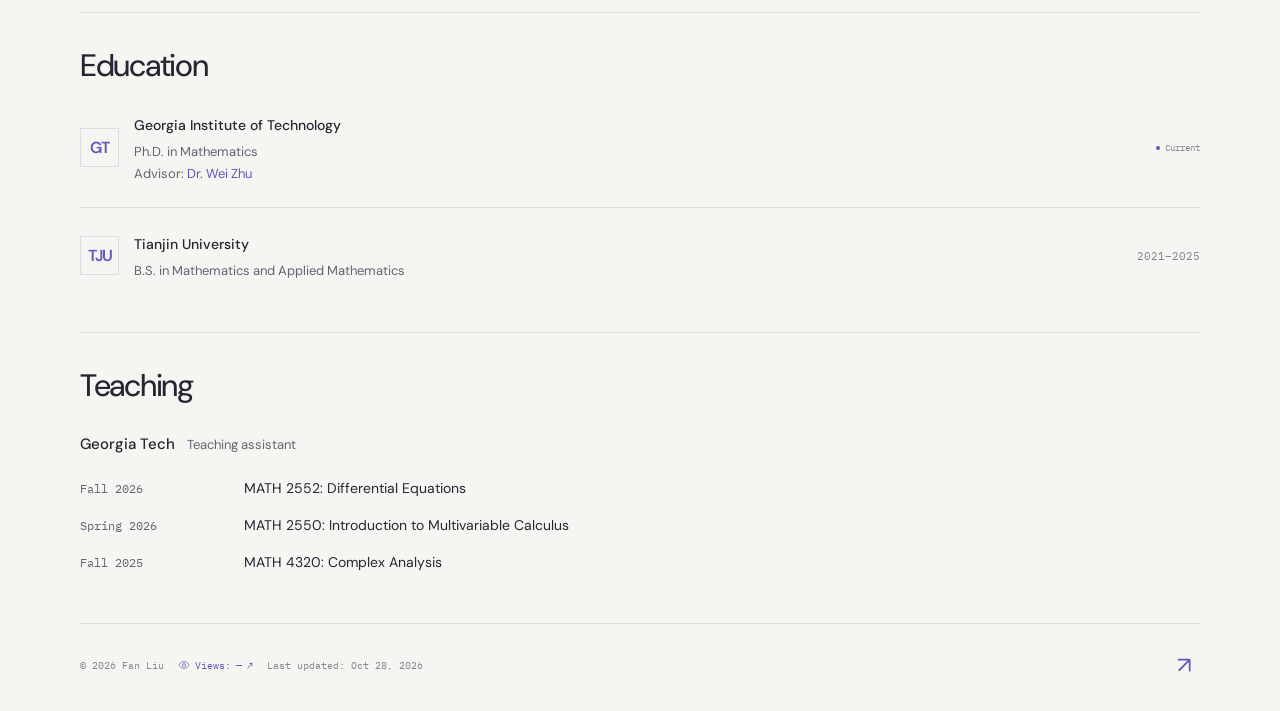
==== commit a8893dfb: "Publish final profile, teaching and visitor map updates" ====
--- a/index.html
+++ b/index.html
@@ -5,17 +5,17 @@
     <meta name="viewport" content="width=device-width, initial-scale=1">
     <meta name="theme-color" content="#f5f5f2">
     <meta name="description" content="Fan Liu is a Ph.D. student in Mathematics at Georgia Tech interested in generative models, machine learning theory, and machine learning for science.">
-    <meta property="og:title" content="Fan Liu — Research & Ideas">
+    <meta property="og:title" content="Fan Liu">
     <meta property="og:description" content="Ph.D. student in Mathematics at Georgia Tech. Generative models, machine learning theory, and machine learning for science.">
     <meta property="og:type" content="website">
     <meta property="og:url" content="https://fflliu.github.io/">
     <link rel="canonical" href="https://fflliu.github.io/">
-    <title>Fan Liu — Research & Ideas</title>
+    <title>Fan Liu</title>
     <link rel="icon" href="./favicon.svg" type="image/svg+xml">
-    <link rel="stylesheet" href="./styles.css?v=34dc037008">
+    <link rel="stylesheet" href="./styles.css?v=6700ef8f6b">
     <script>try{if(localStorage.getItem('fanliu-theme')==='dark')document.documentElement.dataset.theme='dark'}catch{}</script>
-    <script src="./profile.js?v=8ed69d89cc" defer></script>
-    <script src="./app.js?v=925d2fa540" defer></script>
+    <script src="./profile.js?v=e54d21d989" defer></script>
+    <script src="./app.js?v=7d1fc2acbb" defer></script>
   </head>
   <body>
     <a class="skip-link" href="#main">Skip to content</a>
@@ -37,7 +37,7 @@
         <section id="about" class="about-section" aria-labelledby="name-heading">
           <div class="hero-layout">
             <div class="hero-name has-avatar"><div class="profile-avatar" aria-label="Profile photo placeholder"><img id="profile-photo" alt="Fan Liu" hidden><span class="avatar-initials" aria-hidden="true">FL</span></div><h1 id="name-heading">Fan Liu</h1><p class="affiliation"><span class="status-dot"></span><span data-i18n="position">Ph.D. student</span><span class="affiliation-dot">/</span><a href="https://www.gatech.edu/" target="_blank" rel="noopener noreferrer">Georgia Tech ↗</a><span class="affiliation-dot">/</span><span>Atlanta, GA</span></p><div id="contact-links" class="hero-contact"></div></div>
-            <div class="hero-copy"><p class="intro" data-i18n="intro">I am a second-year Ph.D. student in Mathematics at Georgia Tech, advised by <a href="https://sites.google.com/view/weizhumath/home" target="_blank" rel="noopener noreferrer">Wei Zhu</a>. I received my B.S. in Mathematics and Applied Mathematics from Tianjin University.</p><p class="intro" data-i18n="researchOverview">I am interested in <strong>generative models</strong>, both in improving their performance and in understanding their underlying mechanisms through theory. I am also interested in applying machine learning tools to <strong>scientific problems</strong>.</p><p class="intro" data-i18n="introEvolution">My interests initially focused exclusively on machine learning theory. I am now beginning to explore computational work, with the aim of connecting theory more closely with practice.</p><a class="primary-link" href="#research"><span data-i18n="exploreResearch">Explore my research</span><span aria-hidden="true">↘</span></a></div>
+            <div class="hero-copy"><p class="intro" data-i18n="intro">I am a second-year Ph.D. student in Mathematics at Georgia Tech, advised by <a href="https://sites.google.com/view/weizhumath/home" target="_blank" rel="noopener noreferrer">Dr. Wei Zhu</a>. I received my B.S. in Mathematics and Applied Mathematics from Tianjin University.</p><p class="intro" data-i18n="researchOverview">I am interested in <strong>generative models</strong>, both in improving their performance and in understanding their underlying mechanisms through theory. I am also interested in applying machine learning tools to <strong>scientific problems</strong>.</p><p class="intro" data-i18n="introEvolution">My interests initially focused exclusively on machine learning theory. I am now beginning to explore computational work, with the aim of connecting theory more closely with practice.</p><a class="primary-link" href="#research"><span data-i18n="exploreResearch">Explore my research</span><span aria-hidden="true">↘</span></a></div>
           </div>
         </section>
 
@@ -72,7 +72,7 @@
 
         <section id="education" class="section education-section" aria-labelledby="education-heading">
           <div class="section-heading"><h2 id="education-heading" data-i18n="educationTitle">Education</h2></div>
-          <div class="education-row"><div class="institute-mark" aria-hidden="true">GT</div><div class="education-main"><h3>Georgia Institute of Technology</h3><p data-i18n="educationPosition">Ph.D. in Mathematics</p><p class="education-advisor"><span data-i18n="advisorLabel">Advisor:</span> <a href="https://sites.google.com/view/weizhumath/home" target="_blank" rel="noopener noreferrer">Wei Zhu</a></p></div><span class="education-status"><span></span><span data-i18n="current">Current</span></span></div>
+          <div class="education-row"><div class="institute-mark" aria-hidden="true">GT</div><div class="education-main"><h3>Georgia Institute of Technology</h3><p data-i18n="educationPosition">Ph.D. in Mathematics</p><p class="education-advisor"><span data-i18n="advisorLabel">Advisor:</span> <a href="https://sites.google.com/view/weizhumath/home" target="_blank" rel="noopener noreferrer">Dr. Wei Zhu</a></p></div><span class="education-status"><span></span><span data-i18n="current">Current</span></span></div>
           <div class="education-row"><div class="institute-mark" aria-hidden="true">TJU</div><div class="education-main"><h3>Tianjin University</h3><p data-i18n="bachelorPosition">B.S. in Mathematics and Applied Mathematics</p></div><span class="education-date" data-i18n="bachelorDates">2021–2025</span></div>
         </section>
 
@@ -80,13 +80,14 @@
           <div class="section-heading"><h2 id="teaching-heading" data-i18n="teachingTitle">Teaching</h2></div>
           <div class="teaching-institution"><h3>Georgia Tech</h3><p data-i18n="teachingRole">Teaching assistant</p></div>
           <ul class="teaching-list">
+            <li><span class="teaching-term" data-i18n="teachingFall2026">Fall 2026</span><span>MATH 2552: Differential Equations</span></li>
             <li><span class="teaching-term" data-i18n="teachingSpring2026">Spring 2026</span><span>MATH 2550: Introduction to Multivariable Calculus</span></li>
             <li><span class="teaching-term" data-i18n="teachingFall2025">Fall 2025</span><span>MATH 4320: Complex Analysis</span></li>
           </ul>
         </section>
 
       </main>
-      <footer><span class="footer-meta"><span>© 2026 Fan Liu</span><span class="footer-updated"><span data-i18n="lastUpdatedLabel">Last updated:</span> <time datetime="2026-10-28" data-i18n="lastUpdatedDate">Oct 28, 2026</time></span></span><a class="footer-back-to-top" href="#about" aria-label="Back to top" title="Back to top"><span aria-hidden="true">↗</span></a></footer>
+      <footer><span class="footer-meta"><span>© 2026 Fan Liu</span><a class="footer-visits" href="./visitors.html" target="_blank" rel="noopener noreferrer" title="View visitor map"><svg viewBox="0 0 24 24" fill="none" aria-hidden="true"><path d="M2 12s3.5-7 10-7 10 7 10 7-3.5 7-10 7S2 12 2 12Z"/><circle cx="12" cy="12" r="3"/></svg><span data-i18n="visitsLabel">Views:</span> <span id="visit-count" aria-live="polite">—</span><span aria-hidden="true">↗</span></a><span class="footer-updated"><span data-i18n="lastUpdatedLabel">Last updated:</span> <time datetime="2026-10-28" data-i18n="lastUpdatedDate">Oct 28, 2026</time></span></span><a class="footer-back-to-top" href="#about" aria-label="Back to top" title="Back to top"><span aria-hidden="true">↗</span></a></footer>
     </div>
   </body>
 </html>
--- a/styles.css
+++ b/styles.css
@@ -19,7 +19,7 @@
 
 .interests-list{margin:22px 0 0;padding-left:21px;display:grid;gap:10px;font-size:17px;line-height:1.7}.interests-list li::marker{color:var(--green);font-size:12px}.publication-body h3 a:hover{color:var(--green)}@media(max-width:650px){.interests-list{font-size:16px;gap:9px}}
 
-.hero-name.has-avatar{display:grid;grid-template-columns:96px minmax(0,1fr);gap:0 22px;align-items:center}.profile-avatar{width:96px;height:96px;grid-column:1;grid-row:1;margin:0;display:grid;place-items:center;border-radius:50%;border:1px solid var(--line);background:var(--surface);overflow:hidden}.profile-avatar img{width:100%;height:100%;object-fit:cover}.avatar-initials{font-size:26px;font-weight:450;letter-spacing:-1px;color:var(--muted)}.has-avatar h1{grid-column:2;grid-row:1;font-size:clamp(42px,5.04vw,66px);letter-spacing:-2px;margin:0}.has-avatar .affiliation{grid-column:1/-1;margin-top:23px}.education-row + .education-row{border-top:1px solid var(--line);margin-top:25px;padding-top:25px}.education-date{font:11px var(--mono);color:var(--muted);white-space:nowrap;margin-left:auto}@media(max-width:650px){.hero-name.has-avatar{grid-template-columns:72px minmax(0,1fr);column-gap:18px}.profile-avatar{width:72px;height:72px}.avatar-initials{font-size:21px}.has-avatar h1{font-size:46px;letter-spacing:-1.5px}.has-avatar .affiliation{margin-top:20px}.education-date{font-size:9px}}@media(max-width:360px){.has-avatar h1{font-size:42px}}
+.hero-name.has-avatar{display:grid;grid-template-columns:144px minmax(0,1fr);gap:0 22px;align-items:center}.profile-avatar{width:144px;height:144px;grid-column:1;grid-row:1;margin:0;display:grid;place-items:center;border-radius:12px;border:1px solid var(--line);background:var(--surface);overflow:hidden}.profile-avatar img{width:100%;height:100%;object-fit:contain}.avatar-initials{font-size:26px;font-weight:450;letter-spacing:-1px;color:var(--muted)}.has-avatar h1{grid-column:2;grid-row:1;font-size:clamp(42px,5.04vw,66px);letter-spacing:-2px;margin:0}.has-avatar .affiliation{grid-column:1/-1;margin-top:23px}.education-row + .education-row{border-top:1px solid var(--line);margin-top:25px;padding-top:25px}.education-date{font:11px var(--mono);color:var(--muted);white-space:nowrap;margin-left:auto}@media(max-width:650px){.hero-name.has-avatar{grid-template-columns:112px minmax(0,1fr);column-gap:18px}.profile-avatar{width:112px;height:112px}.avatar-initials{font-size:21px}.has-avatar h1{font-size:46px;letter-spacing:-1.5px}.has-avatar .affiliation{margin-top:20px}.education-date{font-size:9px}}@media(max-width:360px){.has-avatar h1{font-size:42px}}
 
 .talks-section{border-top:1px solid var(--line);padding-top:34px}.talks-section h2{font-size:31px}.talk-row{display:grid;grid-template-columns:140px minmax(0,1fr);gap:24px;padding-top:9px}.talk-date{display:flex;flex-direction:column;gap:8px;color:var(--secondary);font:12px var(--mono);line-height:1.7}.talk-date span{font-size:10px;color:var(--muted)}.talk-body h3{font-size:18px;font-weight:500;line-height:1.6;margin:0 0 13px;max-width:850px}.talk-body p{font-size:13px;line-height:1.8;color:var(--secondary);margin:7px 0}.talk-body .talk-event{color:var(--green);font-size:13px;line-height:1.8}.talk-event a:hover,.talk-event a:focus-visible{text-decoration:underline;text-underline-offset:3px}@media(max-width:650px){.navigation{gap:8px}.nav-link{font-size:11px}.talks-section h2{font-size:29px}.talk-row{grid-template-columns:1fr;gap:14px}.talk-date{gap:5px;font-size:11px}.talk-body h3{font-size:17px}.talk-body p{font-size:12px}}
 
@@ -40,3 +40,7 @@
 .talk-resources a{color:var(--green);display:inline-block}.talk-resources a:hover,.talk-resources a:focus-visible{text-decoration:underline;text-underline-offset:3px}
 
 .teaching-section{border-top:1px solid var(--line);padding-top:34px}.teaching-section h2{font-size:31px}.teaching-institution{display:flex;align-items:baseline;flex-wrap:wrap;gap:6px 12px;margin-top:27px}.teaching-institution h3{font-size:15px;font-weight:500;margin:0;line-height:1.8}.teaching-institution p{font-size:13px;color:var(--secondary);margin:0}.teaching-list{list-style:none;margin:18px 0 0;padding:0;display:grid;gap:12px}.teaching-list li{display:grid;grid-template-columns:140px minmax(0,1fr);gap:24px;font-size:14px;line-height:1.8}.teaching-term{font:12px/2.1 var(--mono);color:var(--secondary)}@media(max-width:820px){.teaching-section{padding-top:30px}.teaching-section h2{font-size:29px}}@media(max-width:650px){.navigation{gap:6px}.teaching-section{padding-top:29px}.teaching-institution{margin-top:23px}.teaching-list{gap:17px}.teaching-list li{grid-template-columns:1fr;gap:3px;font-size:13px}.teaching-term{font-size:11px}}
+
+.footer-visits{display:inline-flex;align-items:center;gap:5px}.footer-visits svg{width:12px;height:12px;stroke:currentColor;stroke-width:1.5;flex-shrink:0}#visit-count{font-variant-numeric:tabular-nums;min-width:1ch}
+
+.footer-visits{color:var(--green)}.footer-visits:hover,.footer-visits:focus-visible{text-decoration:underline;text-underline-offset:3px}
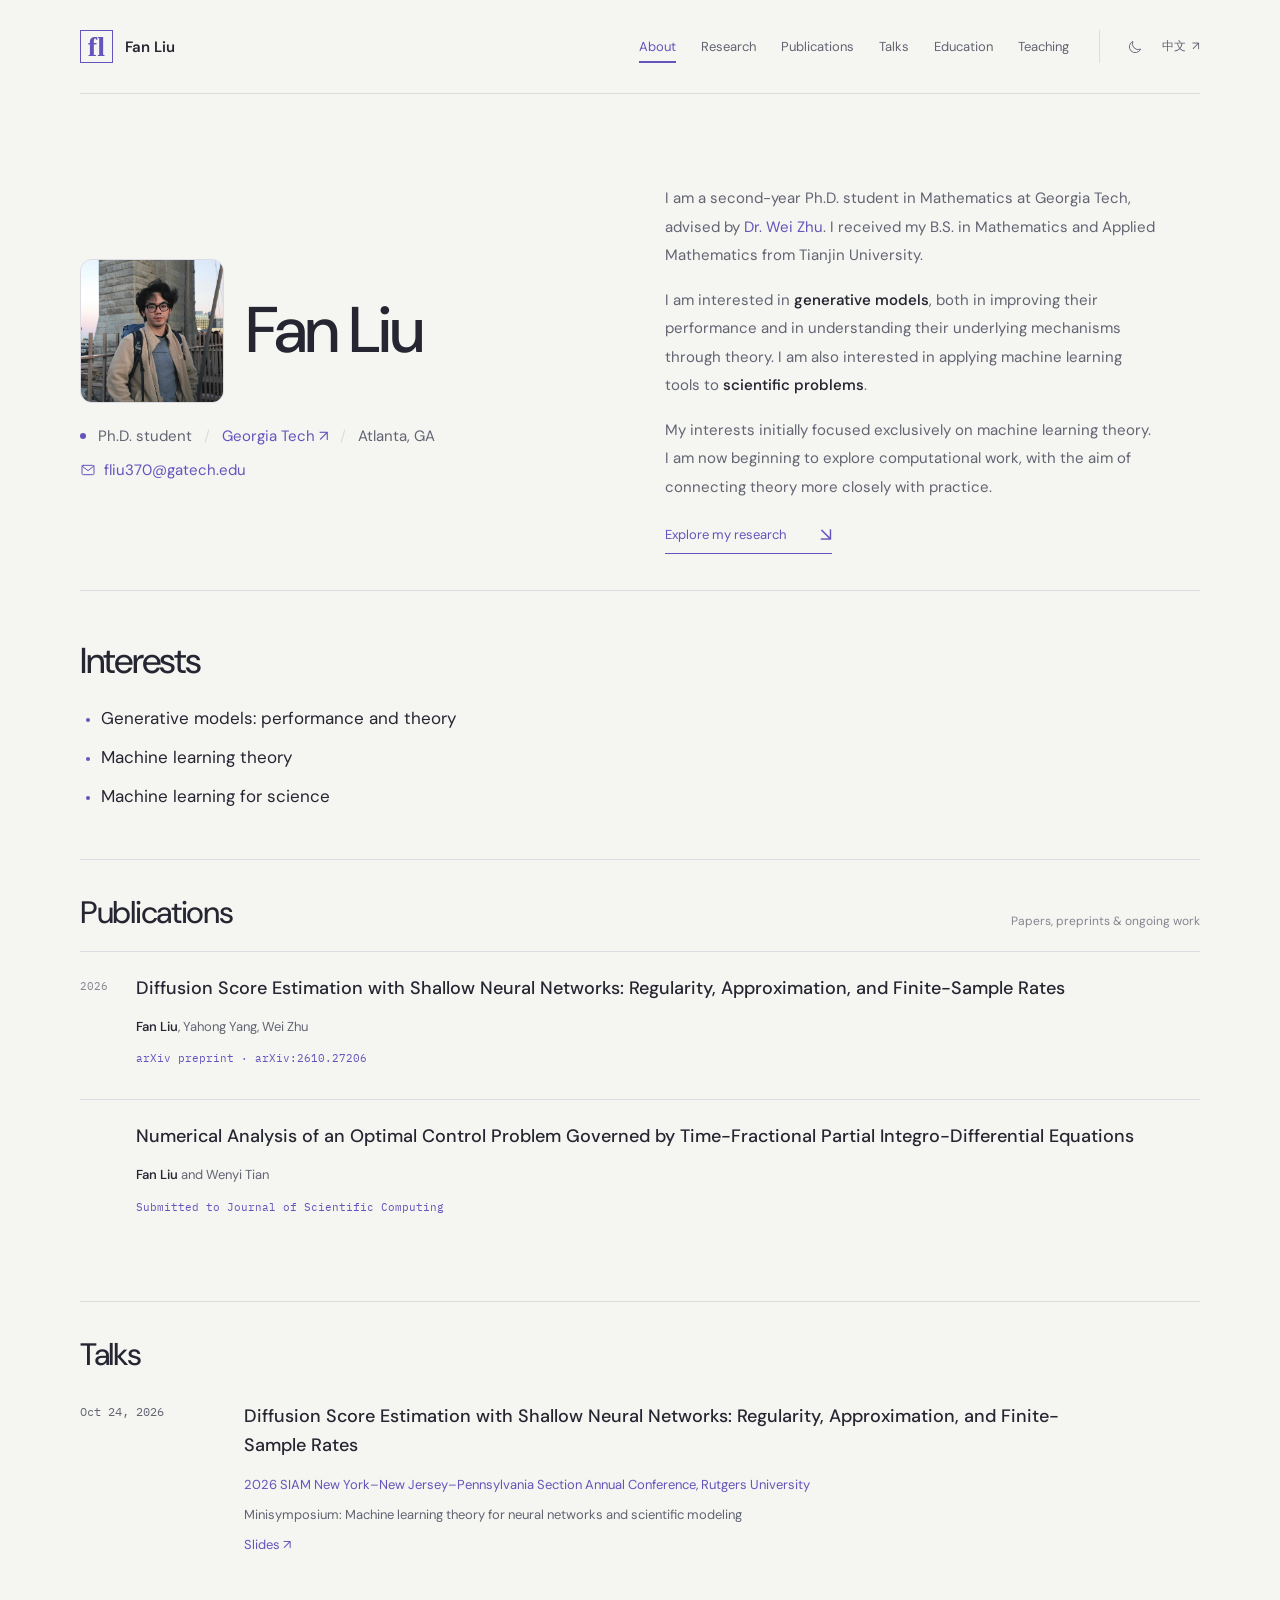
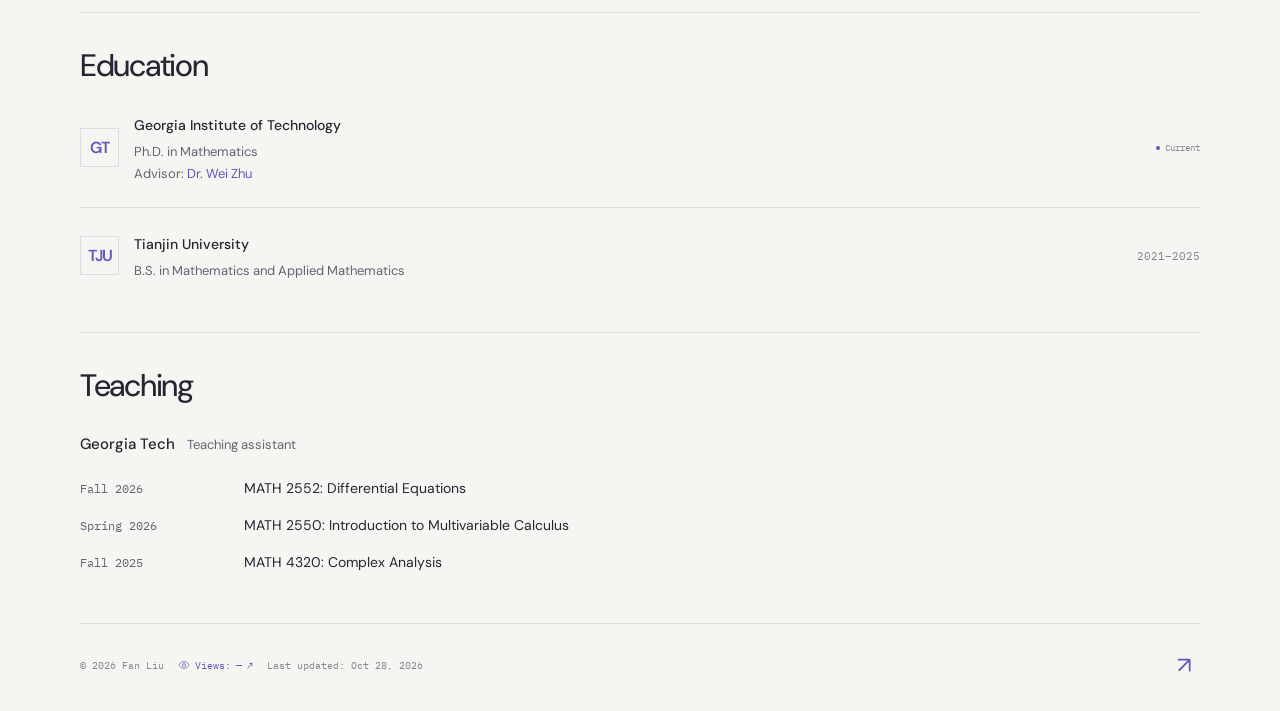
==== commit b8f2e116: "Remove honorific from publication author list" ====
--- a/index.html
+++ b/index.html
@@ -14,7 +14,7 @@
     <link rel="icon" href="./favicon.svg" type="image/svg+xml">
     <link rel="stylesheet" href="./styles.css?v=6700ef8f6b">
     <script>try{if(localStorage.getItem('fanliu-theme')==='dark')document.documentElement.dataset.theme='dark'}catch{}</script>
-    <script src="./profile.js?v=e54d21d989" defer></script>
+    <script src="./profile.js?v=6474293537" defer></script>
     <script src="./app.js?v=7d1fc2acbb" defer></script>
   </head>
   <body>
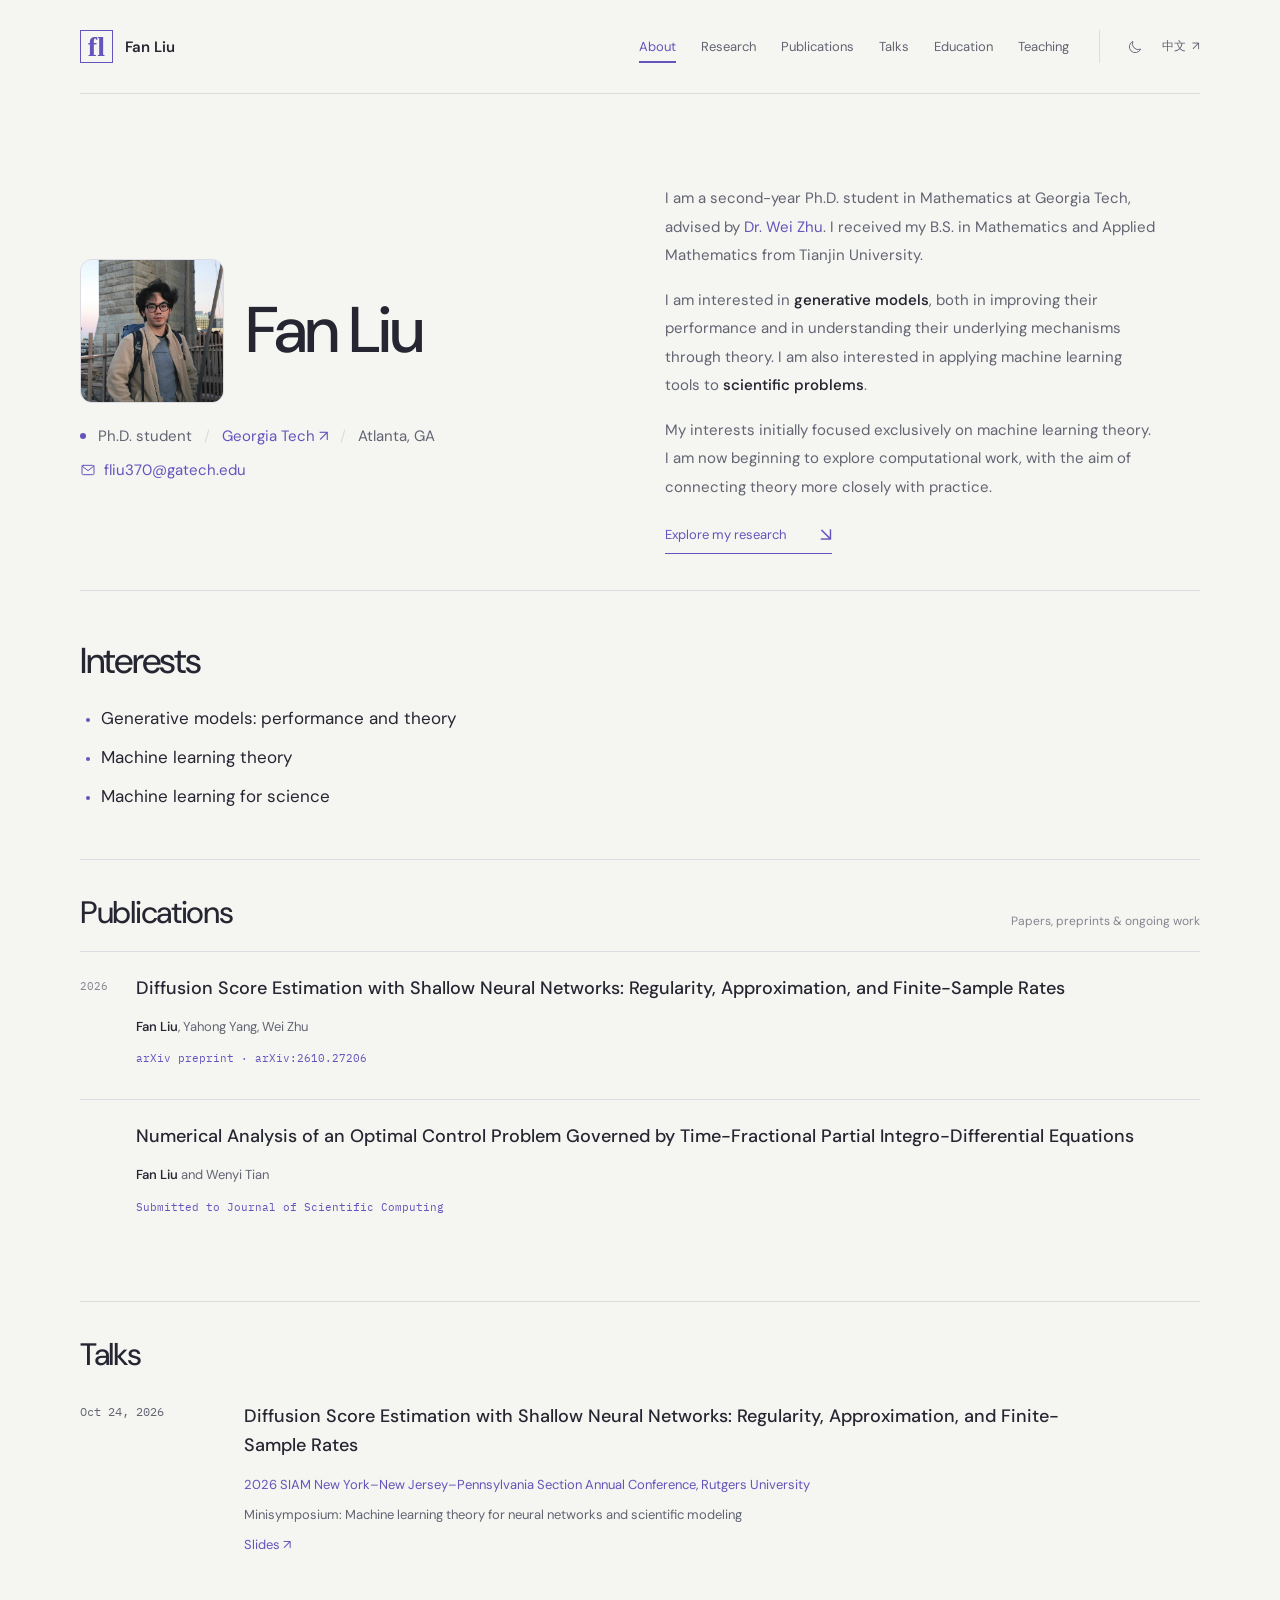
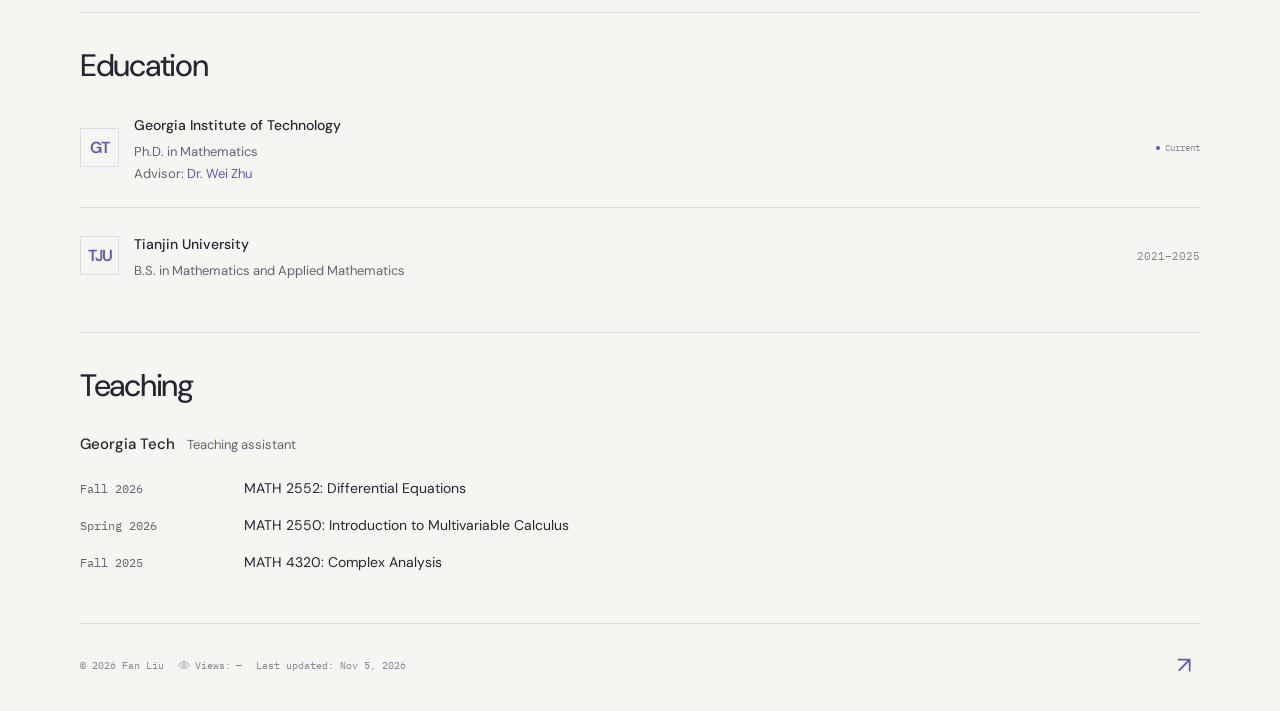
==== commit bf8a9fd4: "Remove visitor map and location tracking Keep the shared Views counter as plain text, remove map lin" ====
--- a/index.html
+++ b/index.html
@@ -12,10 +12,10 @@
     <link rel="canonical" href="https://fflliu.github.io/">
     <title>Fan Liu</title>
     <link rel="icon" href="./favicon.svg" type="image/svg+xml">
-    <link rel="stylesheet" href="./styles.css?v=6700ef8f6b">
+    <link rel="stylesheet" href="./styles.css?v=5a604b67e2">
     <script>try{if(localStorage.getItem('fanliu-theme')==='dark')document.documentElement.dataset.theme='dark'}catch{}</script>
-    <script src="./profile.js?v=6474293537" defer></script>
-    <script src="./app.js?v=7d1fc2acbb" defer></script>
+    <script src="./profile.js?v=f93dadf714" defer></script>
+    <script src="./app.js?v=95be3c85f6" defer></script>
   </head>
   <body>
     <a class="skip-link" href="#main">Skip to content</a>
@@ -87,7 +87,7 @@
         </section>
 
       </main>
-      <footer><span class="footer-meta"><span>© 2026 Fan Liu</span><a class="footer-visits" href="./visitors.html" target="_blank" rel="noopener noreferrer" title="View visitor map"><svg viewBox="0 0 24 24" fill="none" aria-hidden="true"><path d="M2 12s3.5-7 10-7 10 7 10 7-3.5 7-10 7S2 12 2 12Z"/><circle cx="12" cy="12" r="3"/></svg><span data-i18n="visitsLabel">Views:</span> <span id="visit-count" aria-live="polite">—</span><span aria-hidden="true">↗</span></a><span class="footer-updated"><span data-i18n="lastUpdatedLabel">Last updated:</span> <time datetime="2026-10-28" data-i18n="lastUpdatedDate">Oct 28, 2026</time></span></span><a class="footer-back-to-top" href="#about" aria-label="Back to top" title="Back to top"><span aria-hidden="true">↗</span></a></footer>
+      <footer><span class="footer-meta"><span>© 2026 Fan Liu</span><span class="footer-visits"><svg viewBox="0 0 24 24" fill="none" aria-hidden="true"><path d="M2 12s3.5-7 10-7 10 7 10 7-3.5 7-10 7S2 12 2 12Z"/><circle cx="12" cy="12" r="3"/></svg><span data-i18n="visitsLabel">Views:</span> <span id="visit-count" aria-live="polite">—</span></span><span class="footer-updated"><span data-i18n="lastUpdatedLabel">Last updated:</span> <time datetime="2026-11-05" data-i18n="lastUpdatedDate">Nov 5, 2026</time></span></span><a class="footer-back-to-top" href="#about" aria-label="Back to top" title="Back to top"><span aria-hidden="true">↗</span></a></footer>
     </div>
   </body>
 </html>
--- a/styles.css
+++ b/styles.css
@@ -42,5 +42,3 @@
 .teaching-section{border-top:1px solid var(--line);padding-top:34px}.teaching-section h2{font-size:31px}.teaching-institution{display:flex;align-items:baseline;flex-wrap:wrap;gap:6px 12px;margin-top:27px}.teaching-institution h3{font-size:15px;font-weight:500;margin:0;line-height:1.8}.teaching-institution p{font-size:13px;color:var(--secondary);margin:0}.teaching-list{list-style:none;margin:18px 0 0;padding:0;display:grid;gap:12px}.teaching-list li{display:grid;grid-template-columns:140px minmax(0,1fr);gap:24px;font-size:14px;line-height:1.8}.teaching-term{font:12px/2.1 var(--mono);color:var(--secondary)}@media(max-width:820px){.teaching-section{padding-top:30px}.teaching-section h2{font-size:29px}}@media(max-width:650px){.navigation{gap:6px}.teaching-section{padding-top:29px}.teaching-institution{margin-top:23px}.teaching-list{gap:17px}.teaching-list li{grid-template-columns:1fr;gap:3px;font-size:13px}.teaching-term{font-size:11px}}
 
 .footer-visits{display:inline-flex;align-items:center;gap:5px}.footer-visits svg{width:12px;height:12px;stroke:currentColor;stroke-width:1.5;flex-shrink:0}#visit-count{font-variant-numeric:tabular-nums;min-width:1ch}
-
-.footer-visits{color:var(--green)}.footer-visits:hover,.footer-visits:focus-visible{text-decoration:underline;text-underline-offset:3px}
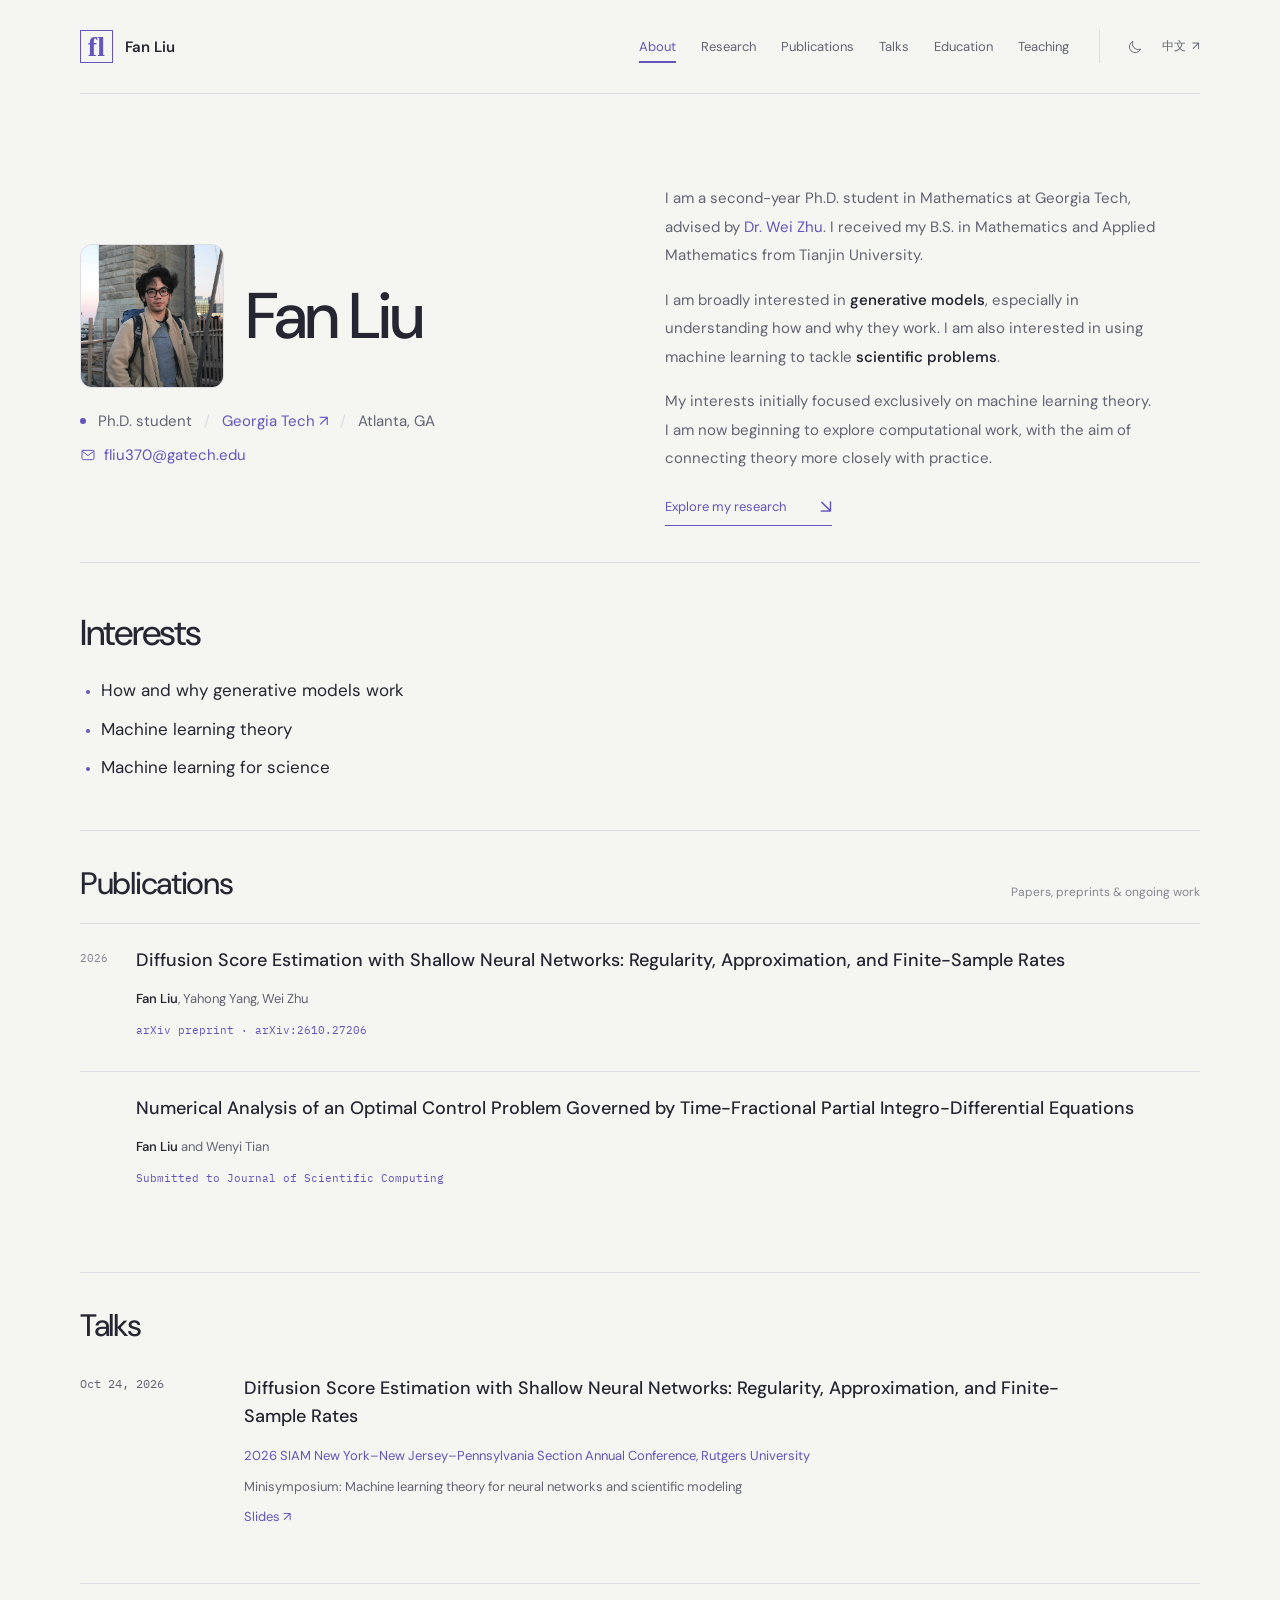
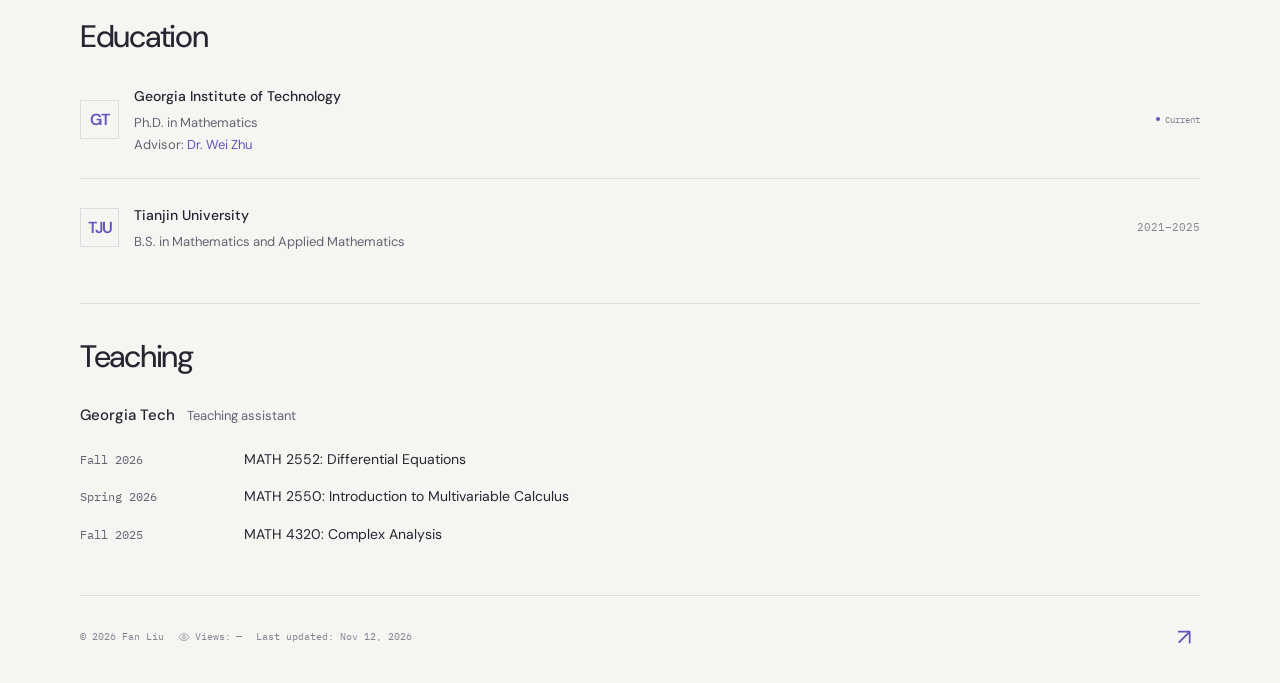
==== commit 0af73079: "Refine research interests on homepage" ====
--- a/index.html
+++ b/index.html
@@ -15,7 +15,7 @@
     <link rel="stylesheet" href="./styles.css?v=5a604b67e2">
     <script>try{if(localStorage.getItem('fanliu-theme')==='dark')document.documentElement.dataset.theme='dark'}catch{}</script>
     <script src="./profile.js?v=f93dadf714" defer></script>
-    <script src="./app.js?v=95be3c85f6" defer></script>
+    <script src="./app.js?v=3e6d2c2f42" defer></script>
   </head>
   <body>
     <a class="skip-link" href="#main">Skip to content</a>
@@ -37,14 +37,14 @@
         <section id="about" class="about-section" aria-labelledby="name-heading">
           <div class="hero-layout">
             <div class="hero-name has-avatar"><div class="profile-avatar" aria-label="Profile photo placeholder"><img id="profile-photo" alt="Fan Liu" hidden><span class="avatar-initials" aria-hidden="true">FL</span></div><h1 id="name-heading">Fan Liu</h1><p class="affiliation"><span class="status-dot"></span><span data-i18n="position">Ph.D. student</span><span class="affiliation-dot">/</span><a href="https://www.gatech.edu/" target="_blank" rel="noopener noreferrer">Georgia Tech ↗</a><span class="affiliation-dot">/</span><span>Atlanta, GA</span></p><div id="contact-links" class="hero-contact"></div></div>
-            <div class="hero-copy"><p class="intro" data-i18n="intro">I am a second-year Ph.D. student in Mathematics at Georgia Tech, advised by <a href="https://sites.google.com/view/weizhumath/home" target="_blank" rel="noopener noreferrer">Dr. Wei Zhu</a>. I received my B.S. in Mathematics and Applied Mathematics from Tianjin University.</p><p class="intro" data-i18n="researchOverview">I am interested in <strong>generative models</strong>, both in improving their performance and in understanding their underlying mechanisms through theory. I am also interested in applying machine learning tools to <strong>scientific problems</strong>.</p><p class="intro" data-i18n="introEvolution">My interests initially focused exclusively on machine learning theory. I am now beginning to explore computational work, with the aim of connecting theory more closely with practice.</p><a class="primary-link" href="#research"><span data-i18n="exploreResearch">Explore my research</span><span aria-hidden="true">↘</span></a></div>
+            <div class="hero-copy"><p class="intro" data-i18n="intro">I am a second-year Ph.D. student in Mathematics at Georgia Tech, advised by <a href="https://sites.google.com/view/weizhumath/home" target="_blank" rel="noopener noreferrer">Dr. Wei Zhu</a>. I received my B.S. in Mathematics and Applied Mathematics from Tianjin University.</p><p class="intro" data-i18n="researchOverview">I am broadly interested in <strong>generative models</strong>, especially in understanding how and why they work. I am also interested in using machine learning to tackle <strong>scientific problems</strong>.</p><p class="intro" data-i18n="introEvolution">My interests initially focused exclusively on machine learning theory. I am now beginning to explore computational work, with the aim of connecting theory more closely with practice.</p><a class="primary-link" href="#research"><span data-i18n="exploreResearch">Explore my research</span><span aria-hidden="true">↘</span></a></div>
           </div>
         </section>
 
         <section id="research" class="section research-section" aria-labelledby="research-heading">
           <div class="section-heading"><h2 id="research-heading" data-i18n="researchTitle">Interests</h2></div>
           <ul class="interests-list">
-            <li data-i18n="generativeInterest">Generative models: performance and theory</li>
+            <li data-i18n="generativeInterest">How and why generative models work</li>
             <li data-i18n="theoryInterest">Machine learning theory</li>
             <li data-i18n="scienceInterest">Machine learning for science</li>
           </ul>
@@ -87,7 +87,7 @@
         </section>
 
       </main>
-      <footer><span class="footer-meta"><span>© 2026 Fan Liu</span><span class="footer-visits"><svg viewBox="0 0 24 24" fill="none" aria-hidden="true"><path d="M2 12s3.5-7 10-7 10 7 10 7-3.5 7-10 7S2 12 2 12Z"/><circle cx="12" cy="12" r="3"/></svg><span data-i18n="visitsLabel">Views:</span> <span id="visit-count" aria-live="polite">—</span></span><span class="footer-updated"><span data-i18n="lastUpdatedLabel">Last updated:</span> <time datetime="2026-11-05" data-i18n="lastUpdatedDate">Nov 5, 2026</time></span></span><a class="footer-back-to-top" href="#about" aria-label="Back to top" title="Back to top"><span aria-hidden="true">↗</span></a></footer>
+      <footer><span class="footer-meta"><span>© 2026 Fan Liu</span><span class="footer-visits"><svg viewBox="0 0 24 24" fill="none" aria-hidden="true"><path d="M2 12s3.5-7 10-7 10 7 10 7-3.5 7-10 7S2 12 2 12Z"/><circle cx="12" cy="12" r="3"/></svg><span data-i18n="visitsLabel">Views:</span> <span id="visit-count" aria-live="polite">—</span></span><span class="footer-updated"><span data-i18n="lastUpdatedLabel">Last updated:</span> <time datetime="2026-11-12" data-i18n="lastUpdatedDate">Nov 12, 2026</time></span></span><a class="footer-back-to-top" href="#about" aria-label="Back to top" title="Back to top"><span aria-hidden="true">↗</span></a></footer>
     </div>
   </body>
 </html>
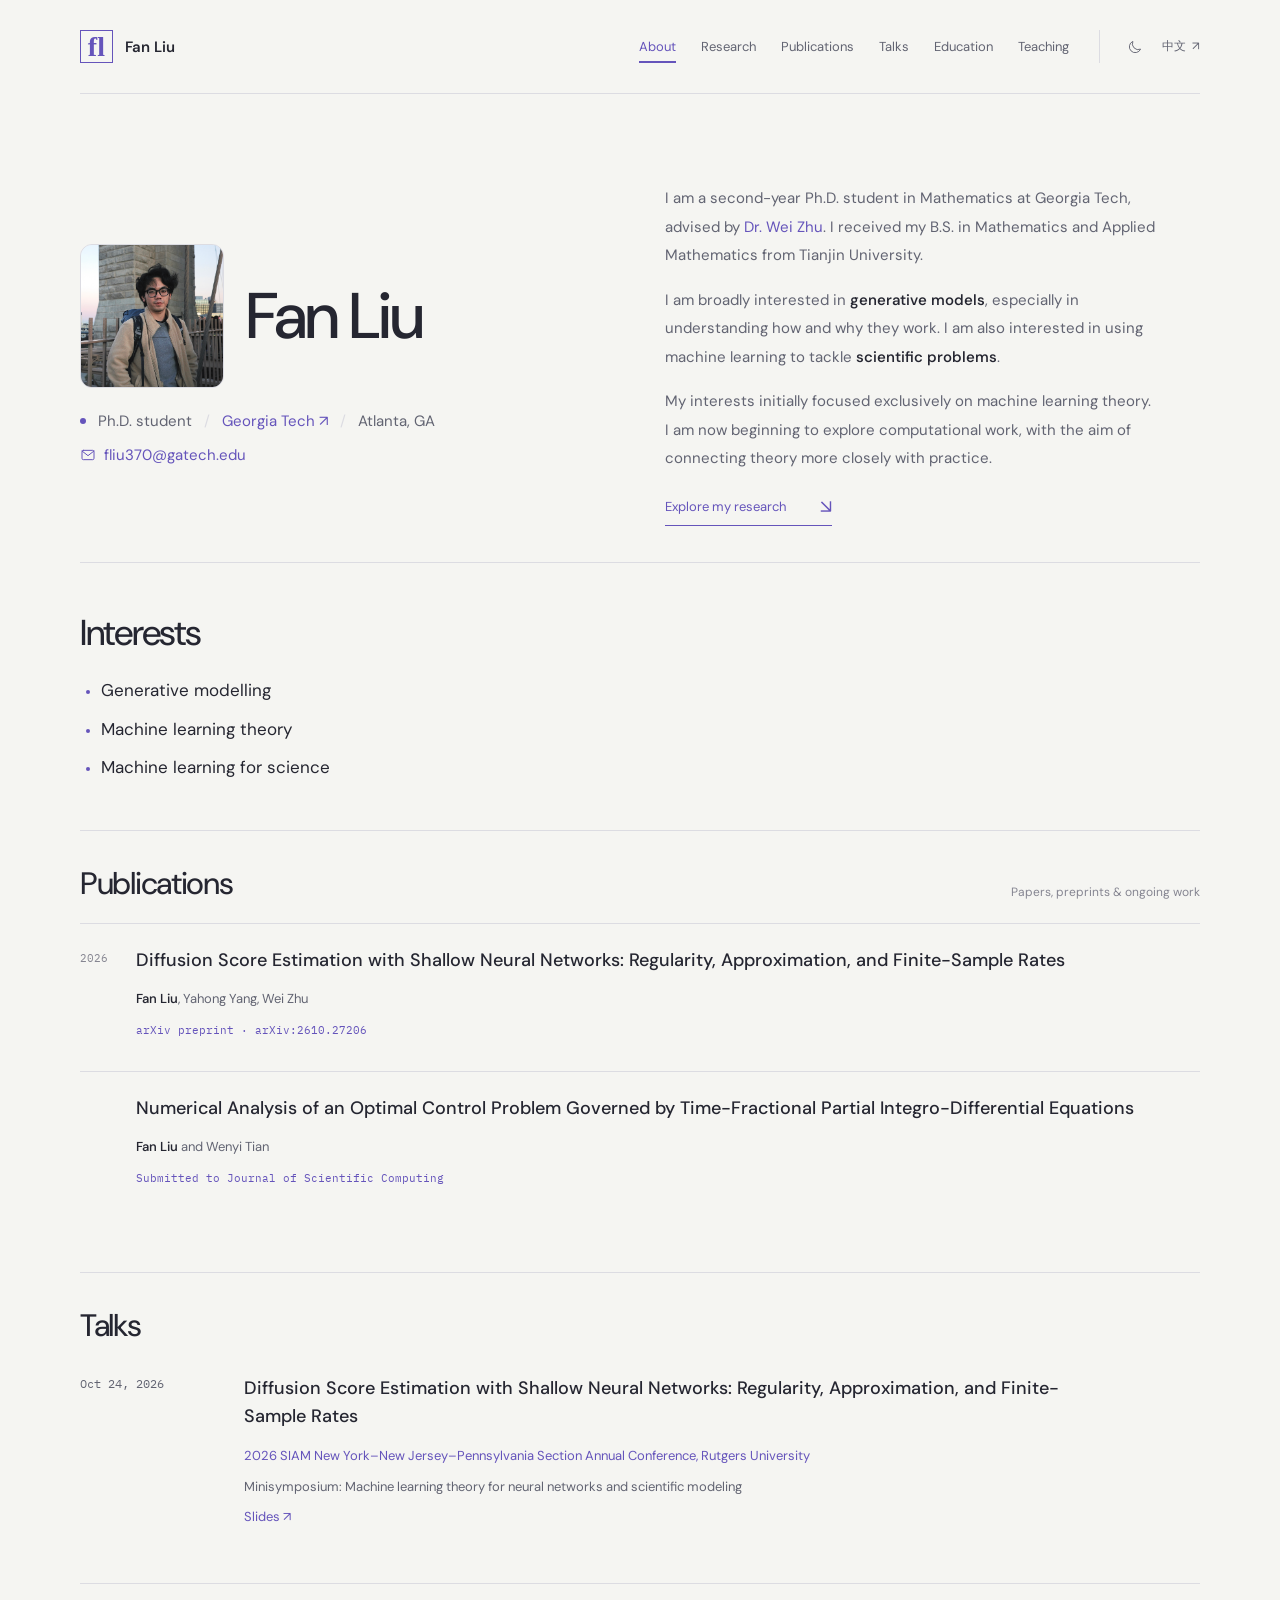
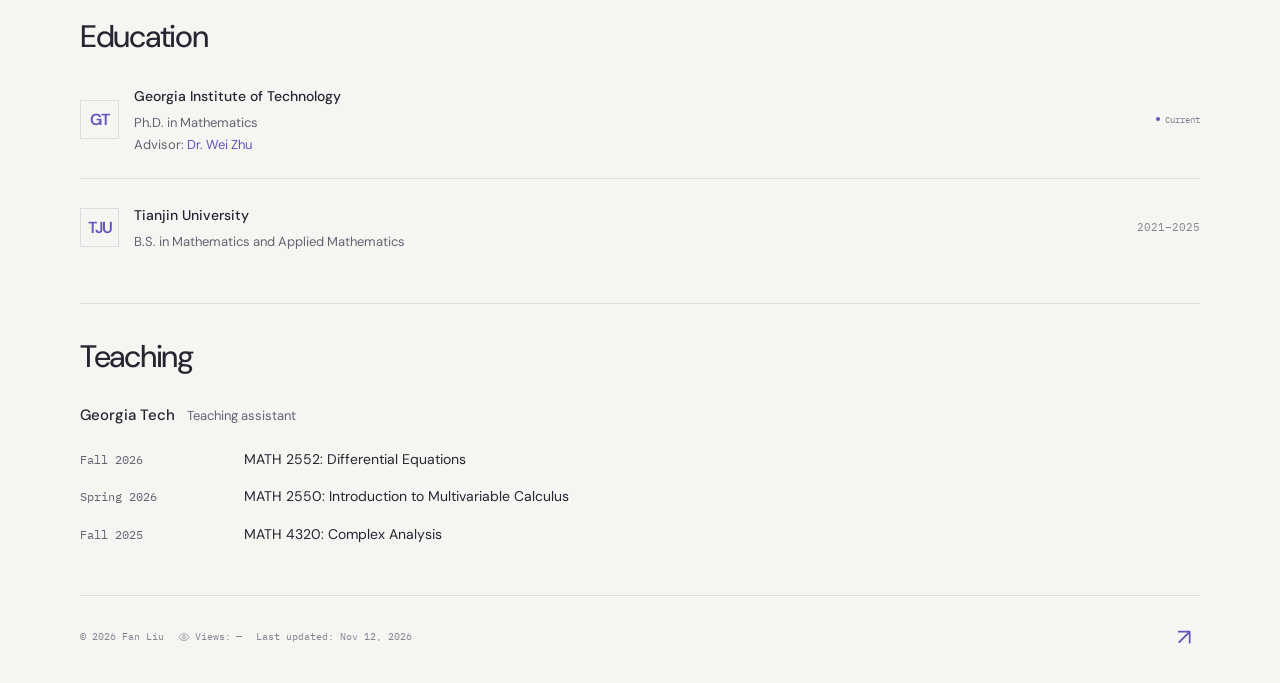
==== commit 9cd28701: "Rename first research interest" ====
--- a/index.html
+++ b/index.html
@@ -15,7 +15,7 @@
     <link rel="stylesheet" href="./styles.css?v=5a604b67e2">
     <script>try{if(localStorage.getItem('fanliu-theme')==='dark')document.documentElement.dataset.theme='dark'}catch{}</script>
     <script src="./profile.js?v=f93dadf714" defer></script>
-    <script src="./app.js?v=3e6d2c2f42" defer></script>
+    <script src="./app.js?v=b01262ca2d" defer></script>
   </head>
   <body>
     <a class="skip-link" href="#main">Skip to content</a>
@@ -44,7 +44,7 @@
         <section id="research" class="section research-section" aria-labelledby="research-heading">
           <div class="section-heading"><h2 id="research-heading" data-i18n="researchTitle">Interests</h2></div>
           <ul class="interests-list">
-            <li data-i18n="generativeInterest">How and why generative models work</li>
+            <li data-i18n="generativeInterest">Generative modelling</li>
             <li data-i18n="theoryInterest">Machine learning theory</li>
             <li data-i18n="scienceInterest">Machine learning for science</li>
           </ul>
